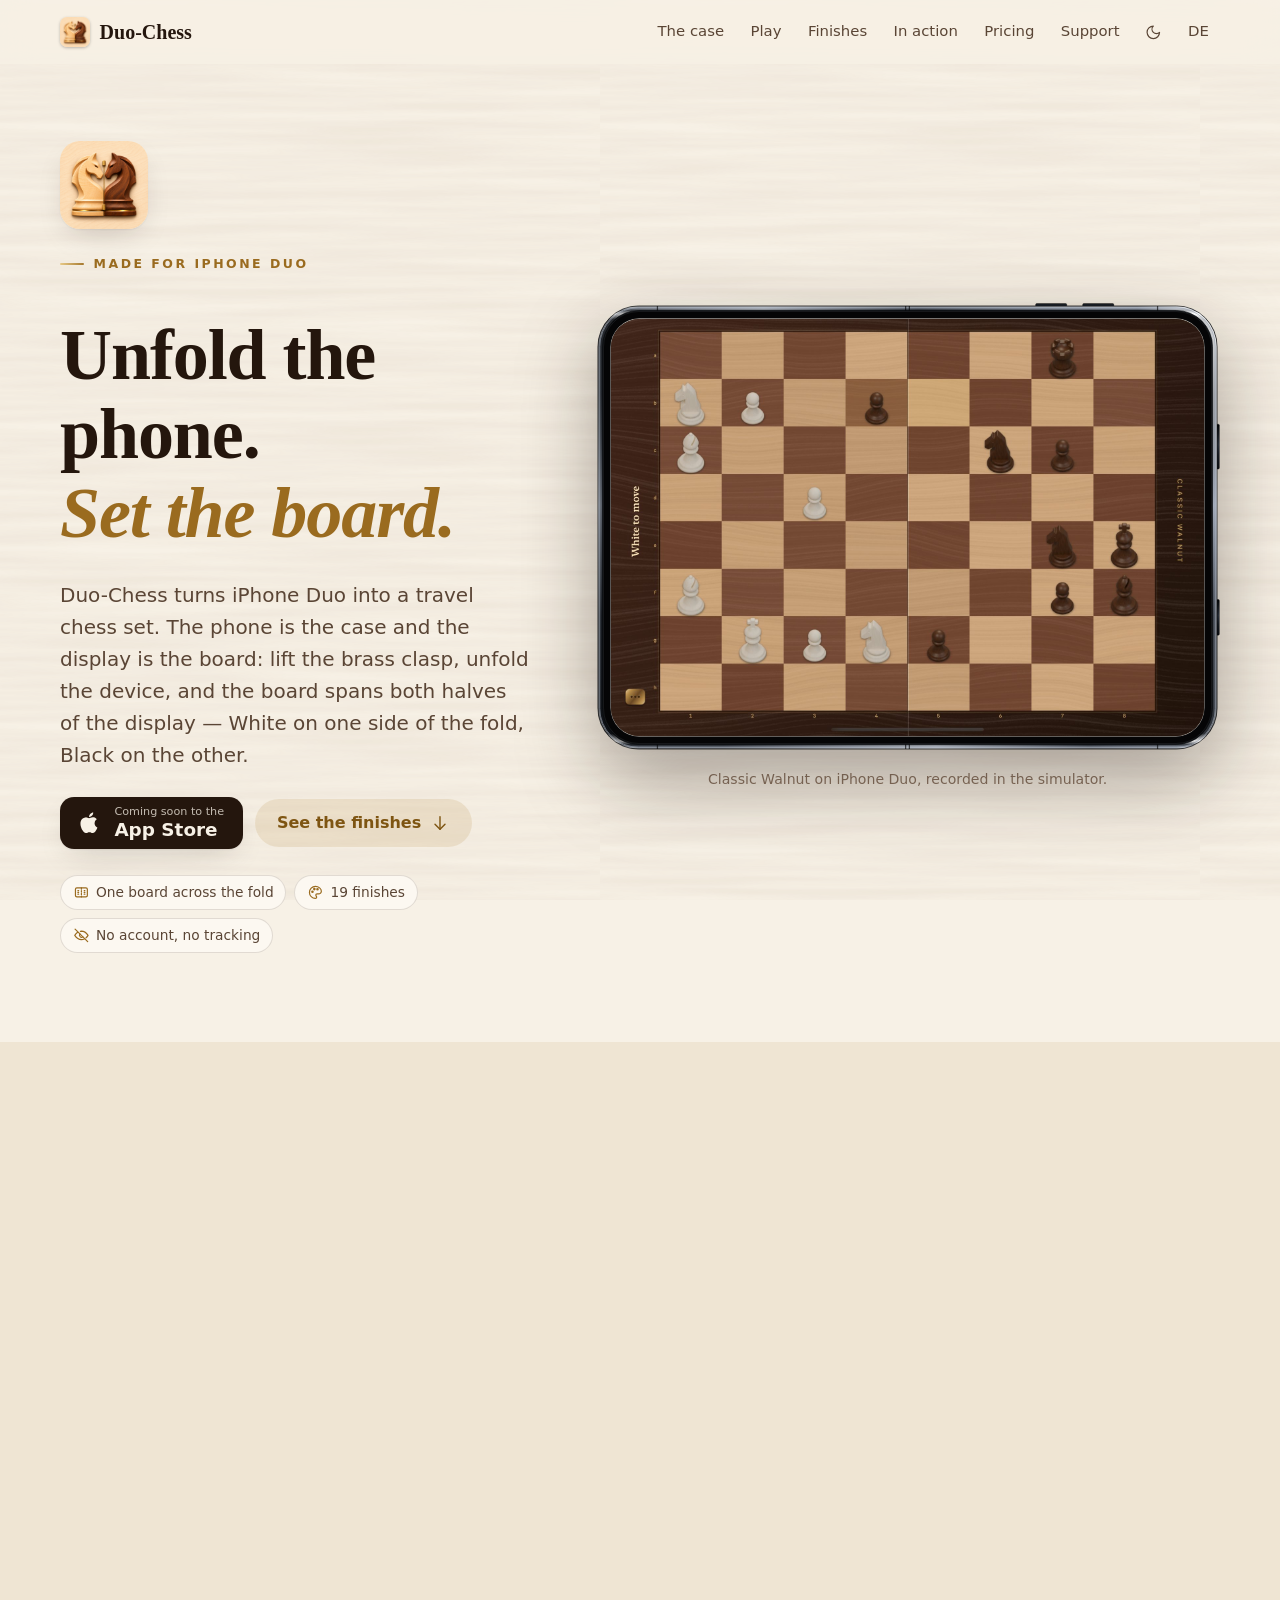
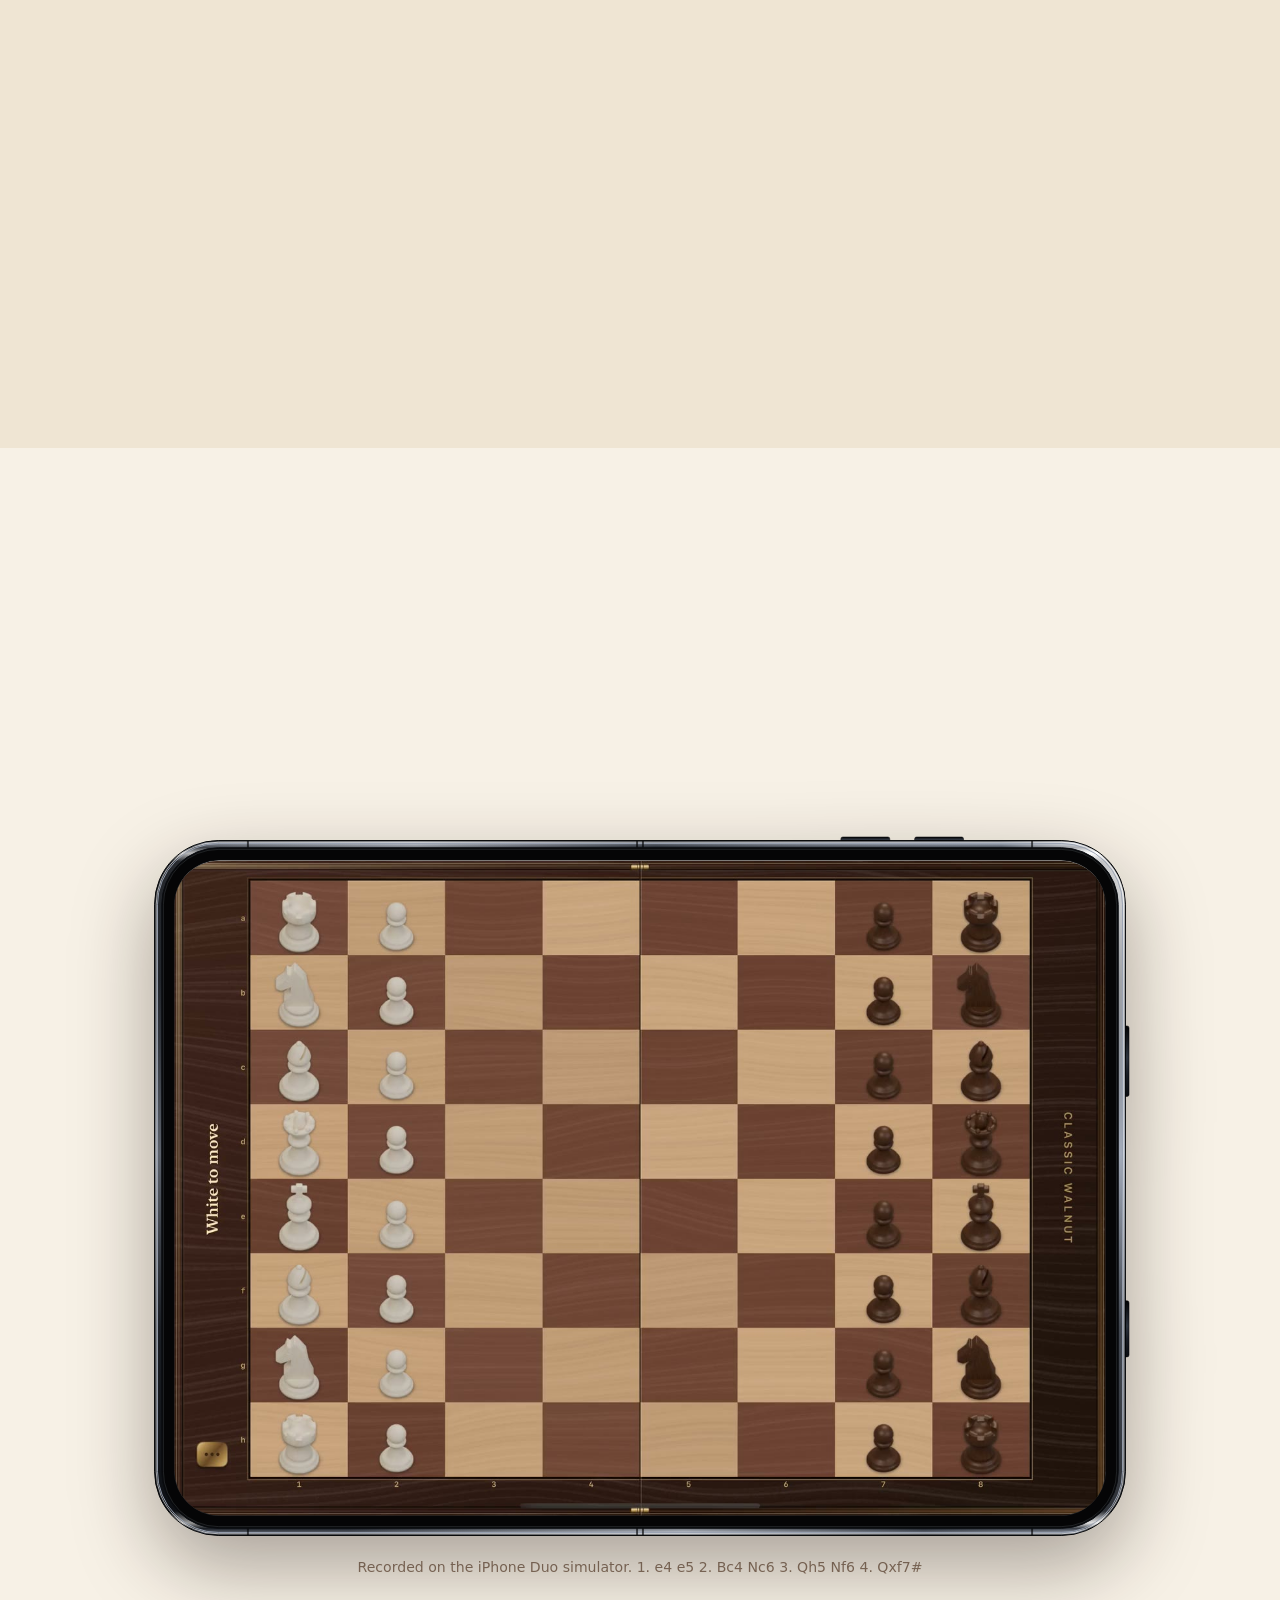
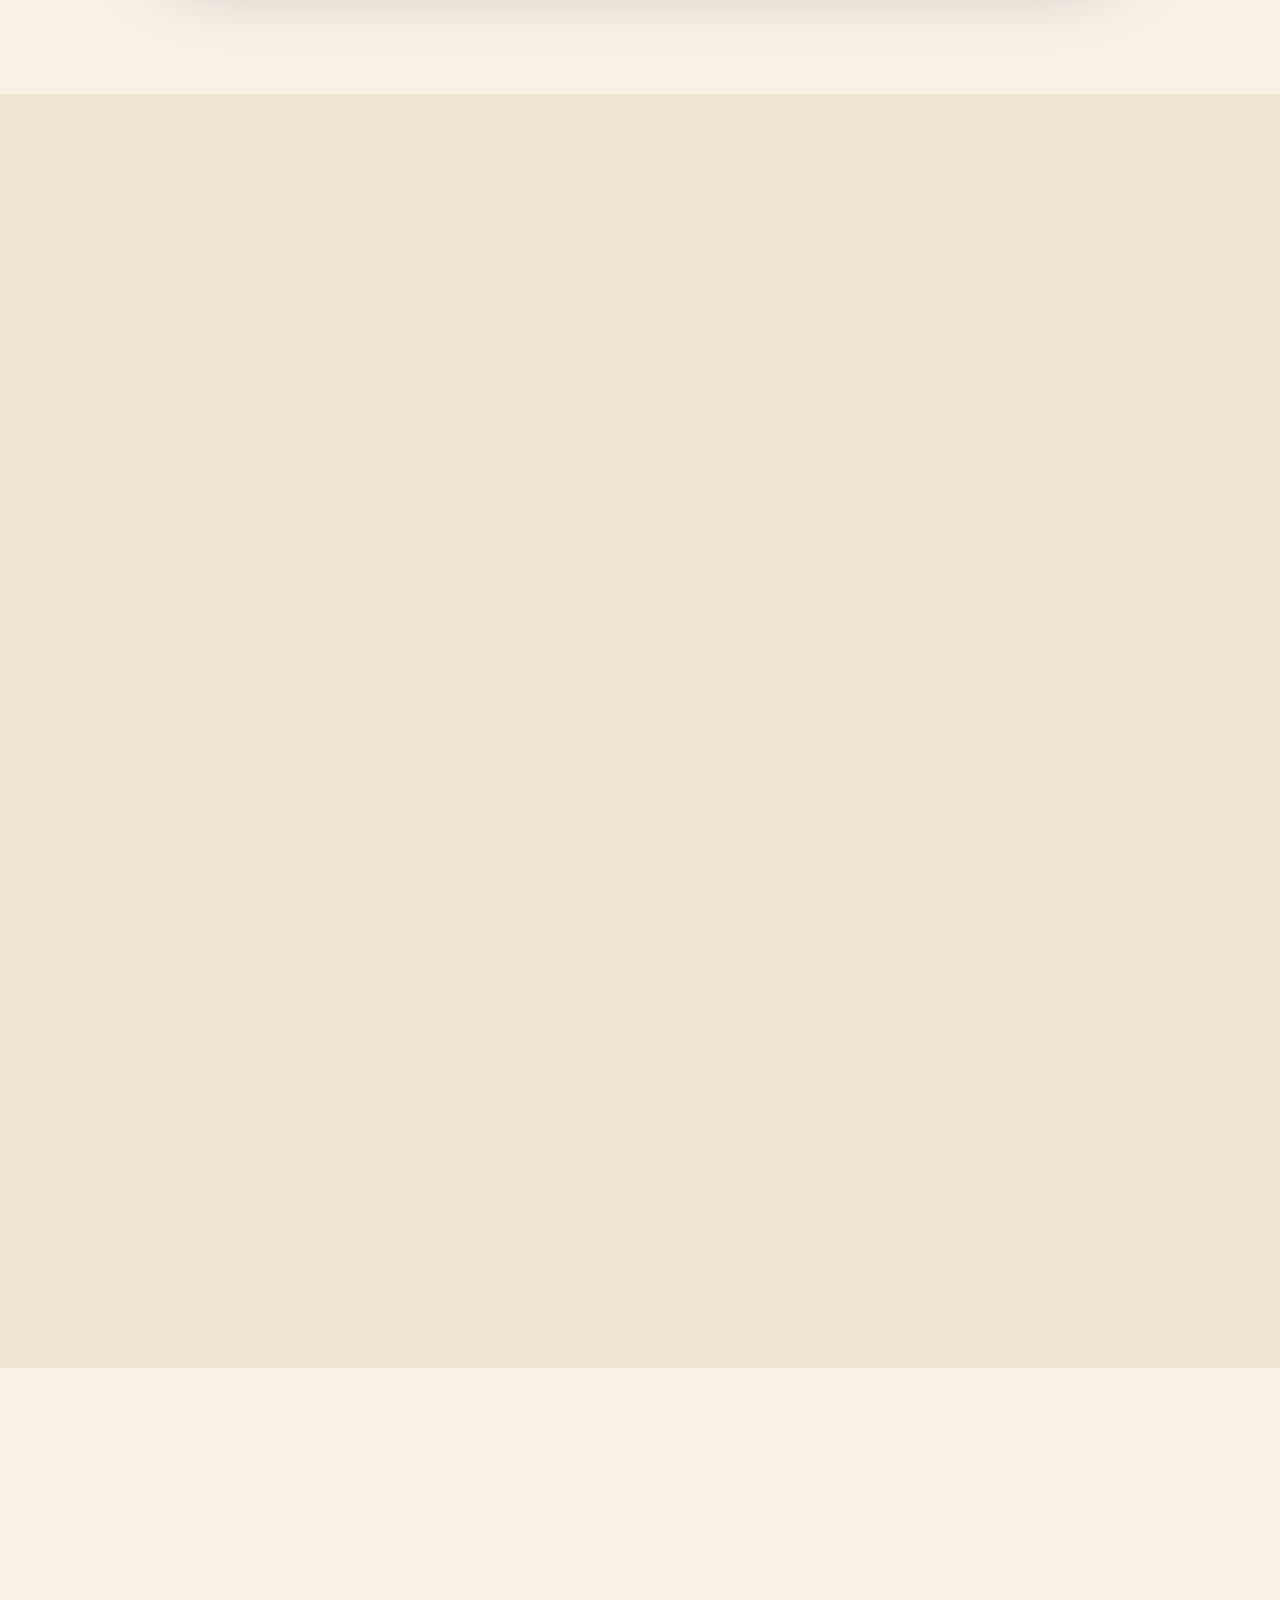
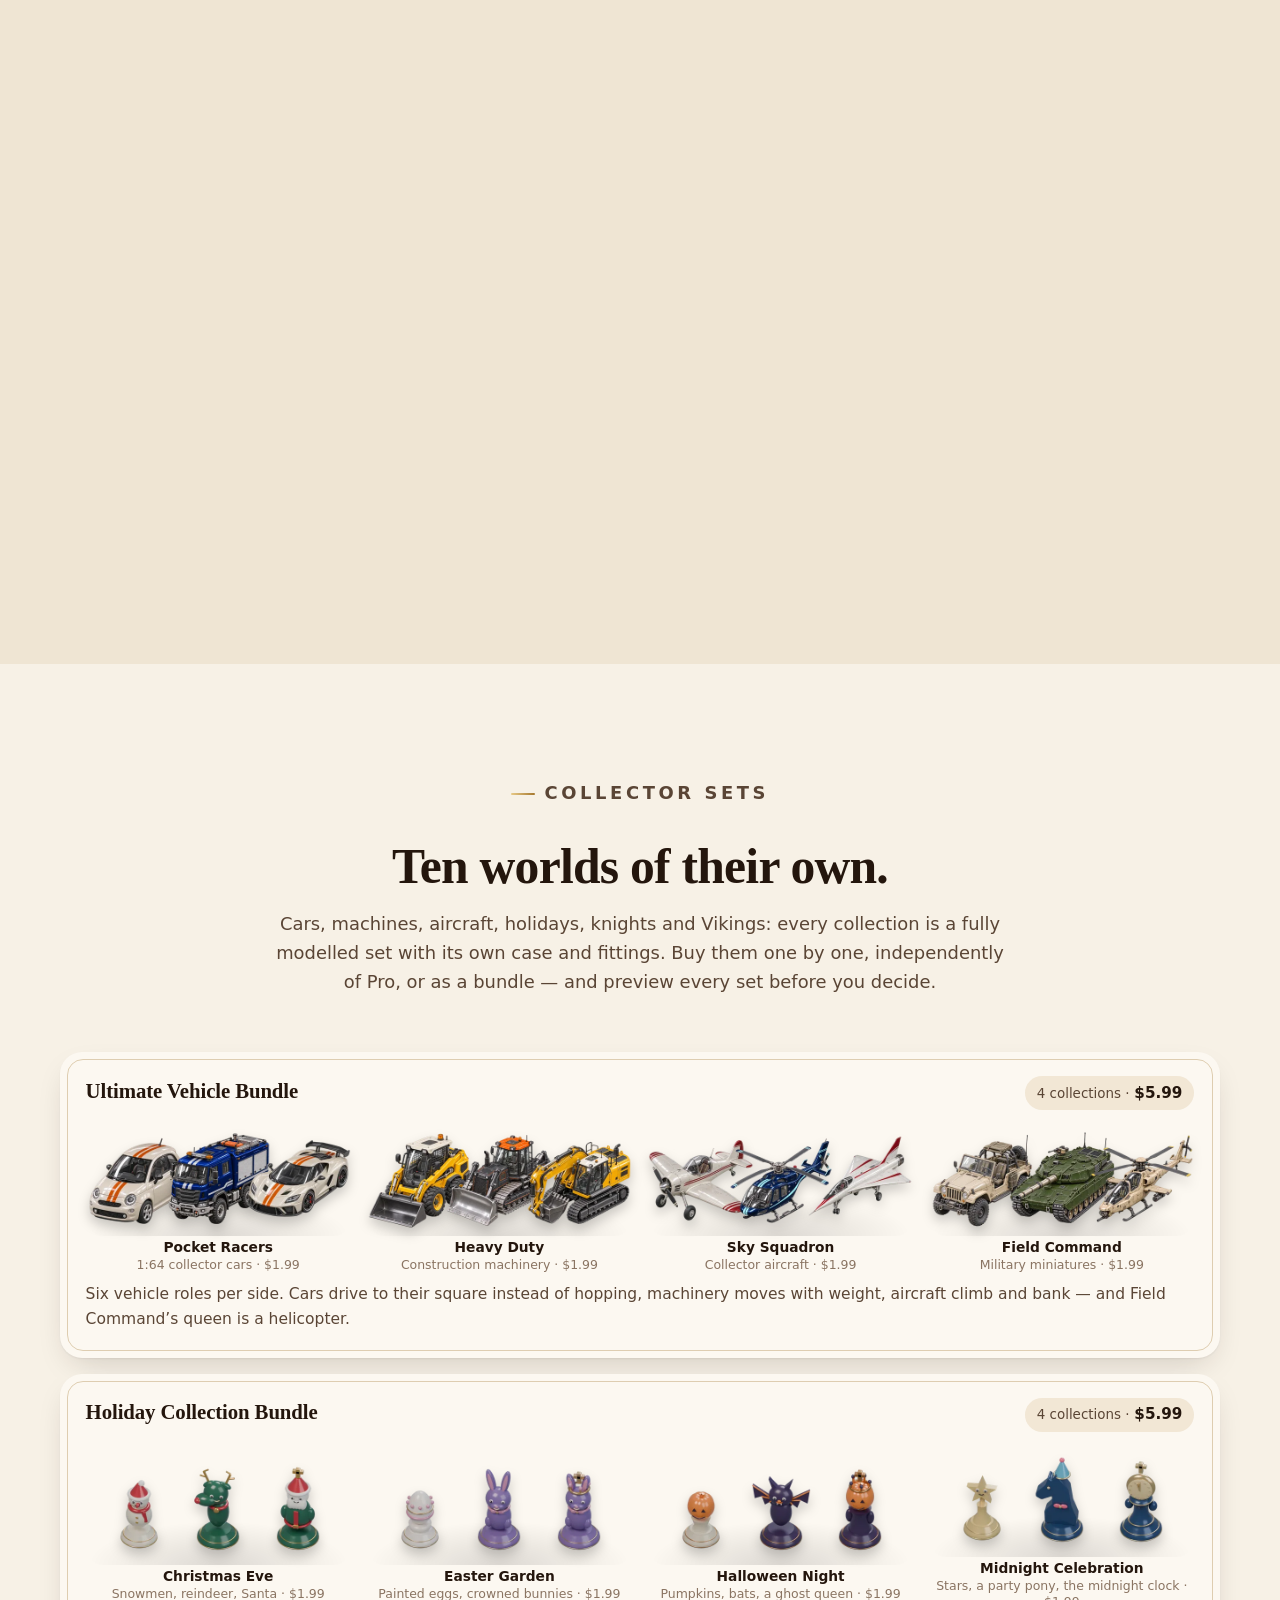
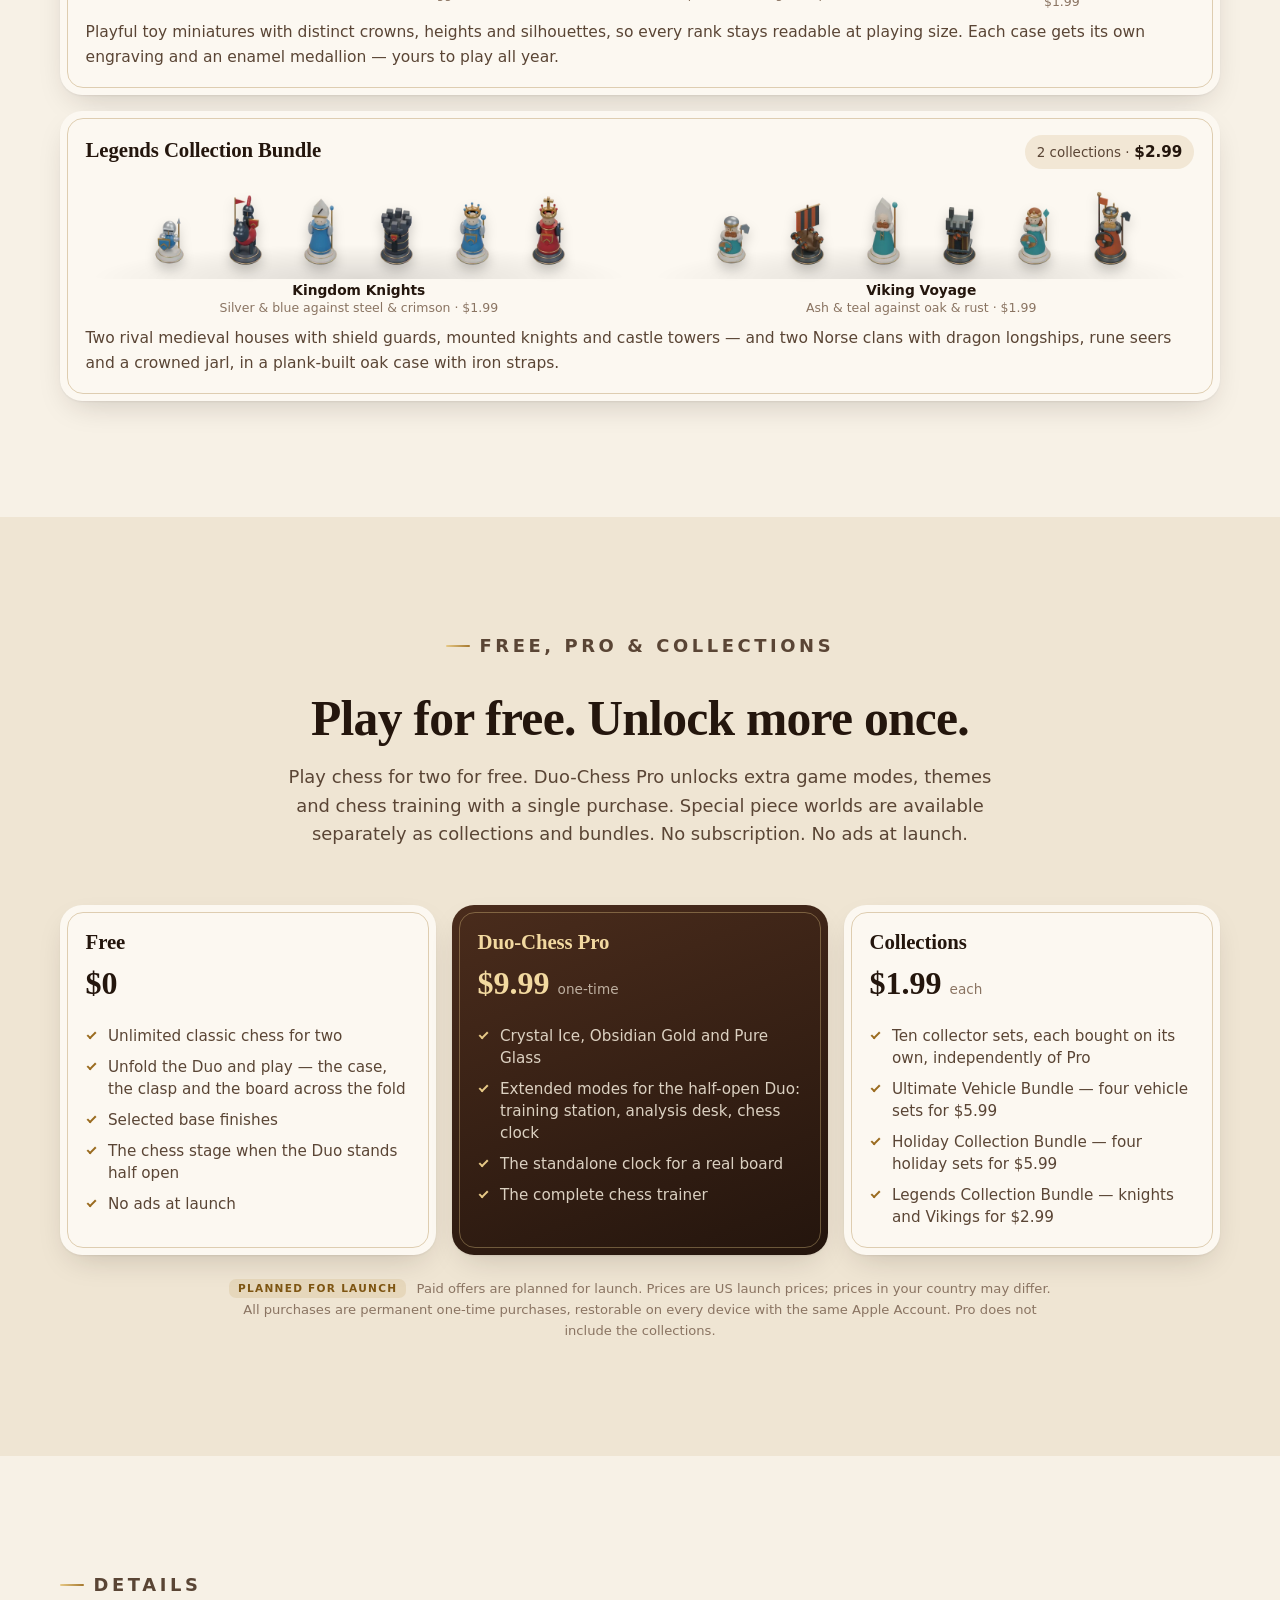
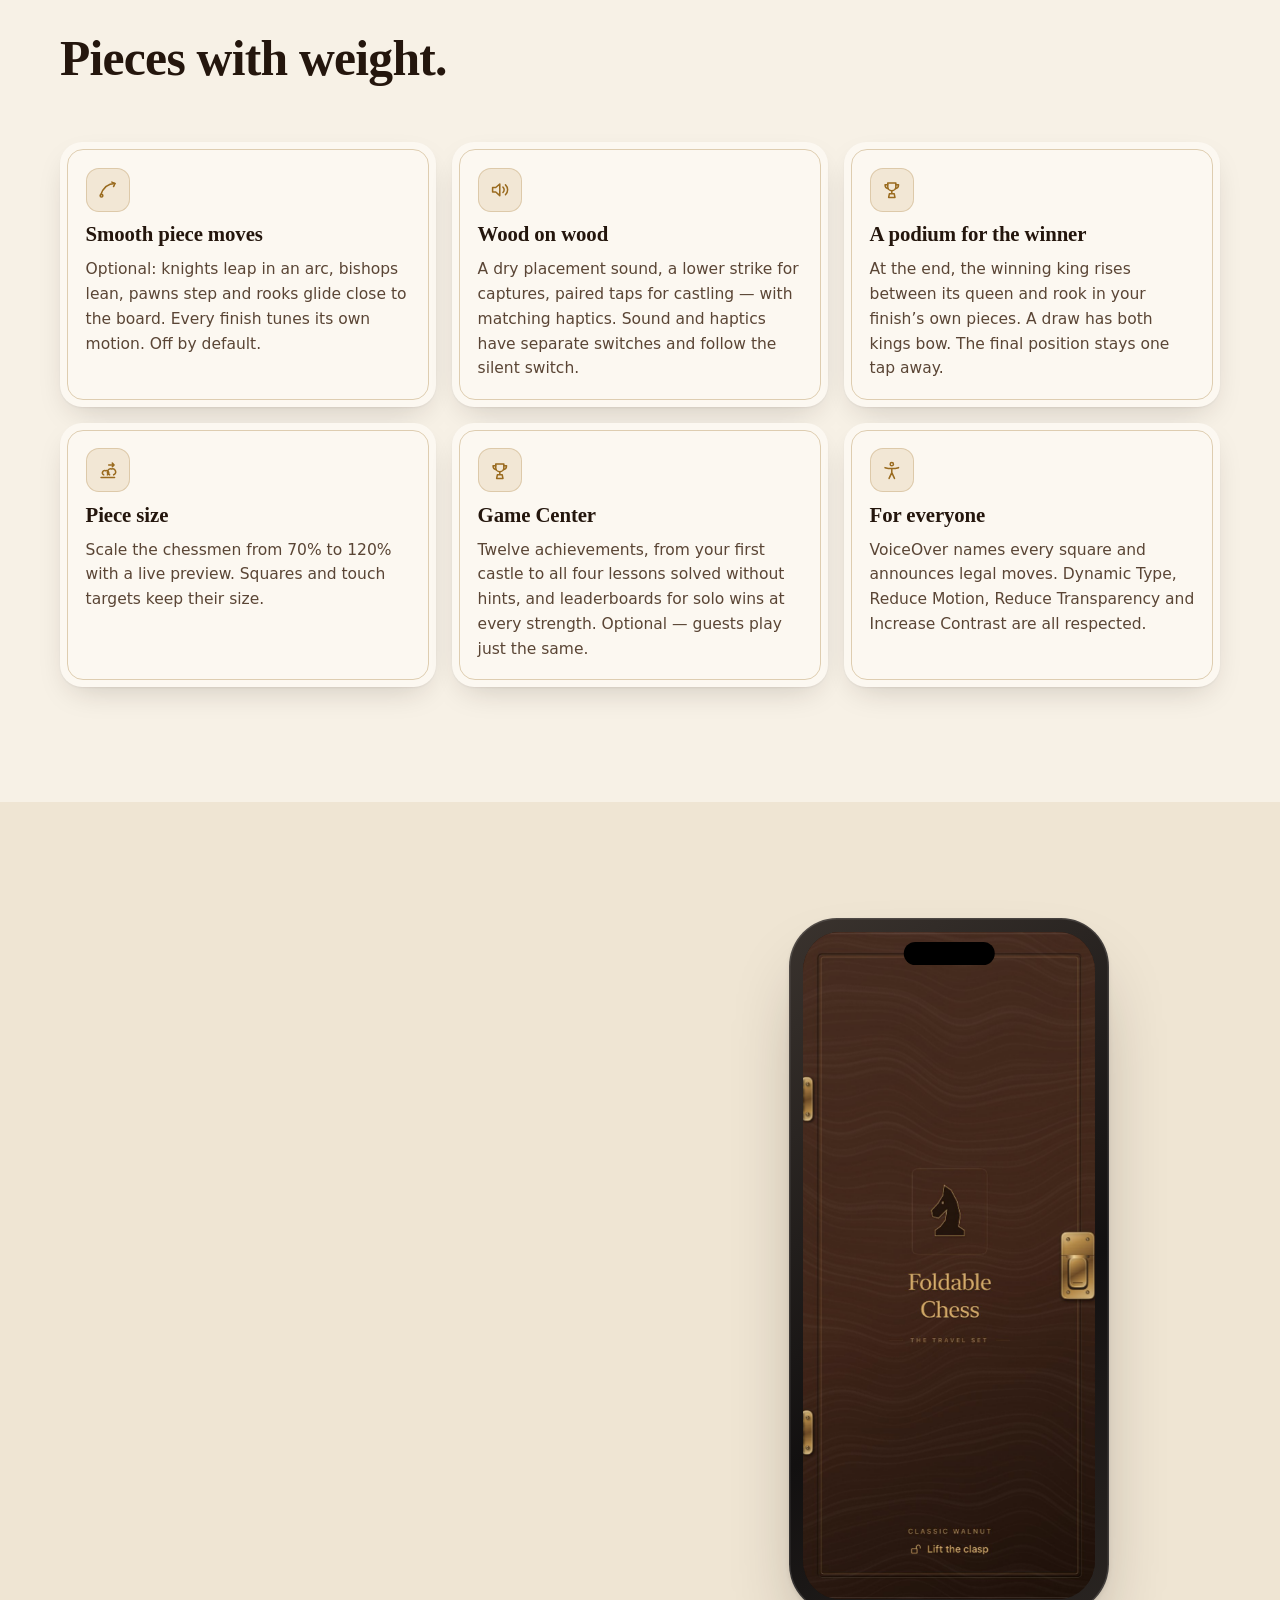
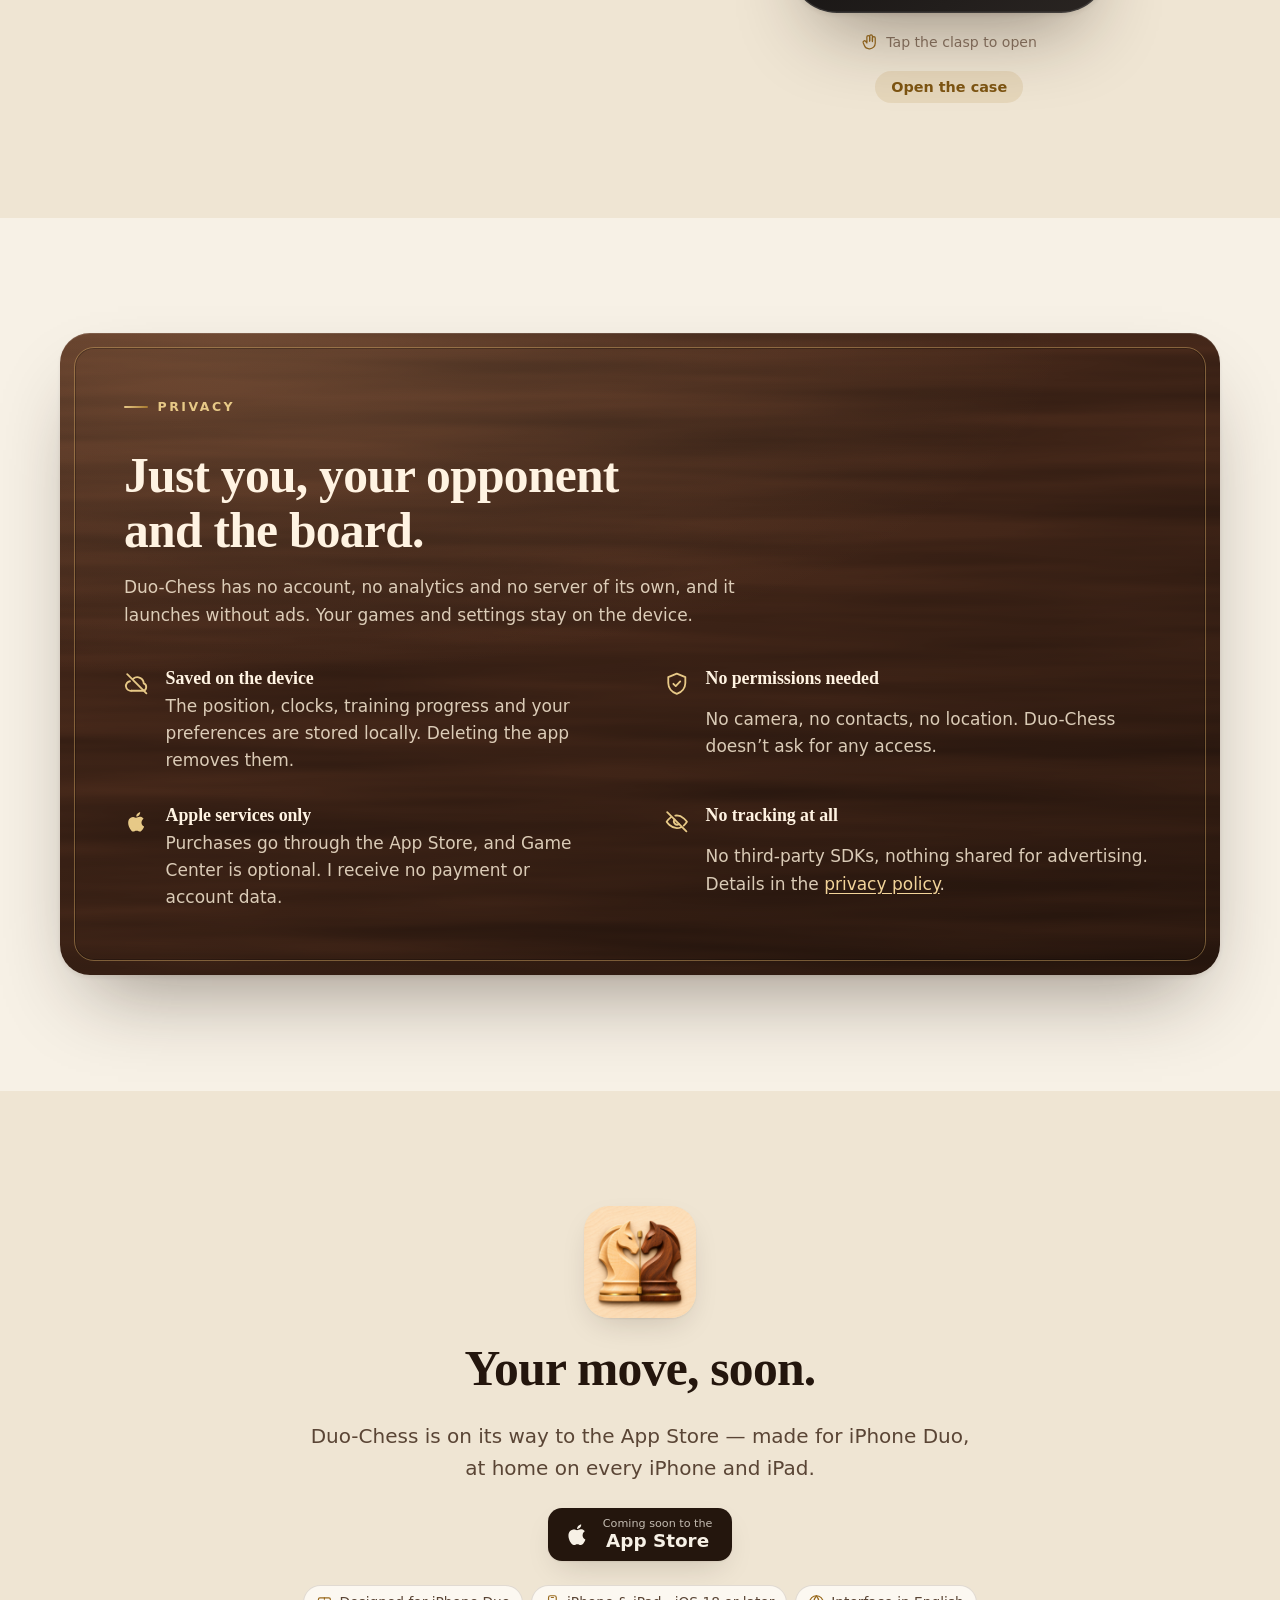
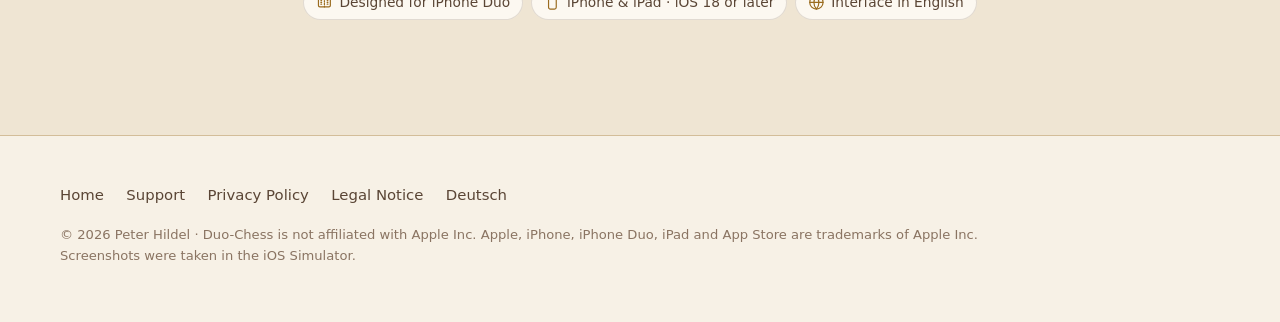
==== index.html @ 52a71f58 "Add Duo-Chess landing page in English and German Static site for the iPhone Duo travel chess app: he" ====
<!DOCTYPE html>
<html lang="en">
<head>
  <meta charset="UTF-8">
  <meta name="viewport" content="width=device-width, initial-scale=1.0">
  <title>Duo-Chess — A travel chess set for iPhone Duo</title>
  <meta name="description" content="Duo-Chess turns iPhone Duo into a travel chess set: lift the clasp, unfold the phone, and the board spans both halves of the display. Two players, solo practice, clock duel, analysis and training. Free for two players; Pro and collector sets as one-time purchases. No account, no tracking.">
  <link rel="alternate" hreflang="en" href="index.html">
  <link rel="alternate" hreflang="de" href="index-de.html">
  <link rel="alternate" hreflang="x-default" href="index.html">
  <meta name="theme-color" content="#F7F1E6" media="(prefers-color-scheme: light)">
  <meta name="theme-color" content="#170F0A" media="(prefers-color-scheme: dark)">
  <meta property="og:type" content="website">
  <meta property="og:title" content="Duo-Chess — A travel chess set for iPhone Duo">
  <meta property="og:description" content="Unfold your iPhone Duo and the chess case opens with it. The board spans both halves of the display.">
  <meta property="og:image" content="assets/img/og-image.jpg">
  <meta property="og:locale" content="en">
  <meta property="og:locale:alternate" content="de">
  <meta name="twitter:card" content="summary_large_image">
  <link rel="icon" href="assets/favicon-64.png" sizes="64x64" type="image/png">
  <link rel="icon" href="assets/favicon-32.png" sizes="32x32" type="image/png">
  <link rel="apple-touch-icon" href="assets/apple-touch-icon.png">
  <script>
    (function () {
      try {
        var saved = localStorage.getItem('theme');
        if (saved === 'dark' || (!saved && matchMedia('(prefers-color-scheme: dark)').matches))
          document.documentElement.classList.add('dark');
      } catch (e) {}
    })();
  </script>
  <link rel="stylesheet" href="assets/landing.css?v=3">
</head>
<body>
<a class="skip" href="#main">Skip to content</a>

<div id="nav-top" aria-hidden="true"></div>
<nav class="nav">
  <div class="wrap nav-inner">
    <a class="brand" href="index.html">
      <img src="assets/icon-256.png" alt="" width="30" height="30">
      <span>Duo-Chess</span>
    </a>
    <div class="nav-right">
      <a class="nav-link hide-sm" href="#fold">The case</a>
      <a class="nav-link hide-sm" href="#play">Play</a>
      <a class="nav-link hide-sm" href="#finishes">Finishes</a>
      <a class="nav-link hide-sm" href="#game">In action</a>
      <a class="nav-link hide-sm" href="#pricing">Pricing</a>
      <a class="nav-link hide-sm" href="support.html">Support</a>
      <button id="theme-toggle" class="icon-btn" type="button" aria-label="Switch between light and dark" aria-pressed="false">
        <svg class="ico" id="theme-icon" aria-hidden="true"><use href="assets/icons.svg#i-moon"/></svg>
      </button>
      <a class="nav-link" href="index-de.html" hreflang="de" lang="de">DE</a>
    </div>
  </div>
</nav>

<main id="main">

  <!-- ============================ Hero ============================ -->
  <section class="hero">
    <div class="wrap hero-grid">
      <div class="hero-copy">
        <img class="hero-icon" src="assets/icon-512.png" alt="Duo-Chess app icon: a maple and a walnut knight facing each other across a brass hinge" width="88" height="88">
        <p class="eyebrow">Made for iPhone Duo</p>
        <h1>Unfold the phone.<br><span class="accent">Set the board.</span></h1>
        <p class="lede">
          Duo-Chess turns iPhone Duo into a travel chess set. The phone is the case and the
          display is the board: lift the brass clasp, unfold the device, and the board spans
          both halves of the display — White on one side of the fold, Black on the other.
        </p>
        <div class="btn-row">
          <span class="store-badge" aria-label="Coming soon to the App Store">
            <svg class="ico" aria-hidden="true"><use href="assets/icons.svg#i-apple"/></svg>
            <span><small>Coming soon to the</small><b>App Store</b></span>
          </span>
          <a class="btn btn-secondary" href="#finishes">
            See the finishes
            <svg class="ico" aria-hidden="true"><use href="assets/icons.svg#i-arrow-down"/></svg>
          </a>
        </div>
        <div class="pill-row">
          <span class="pill"><svg class="ico" aria-hidden="true"><use href="assets/icons.svg#i-hinge"/></svg> One board across the fold</span>
          <span class="pill"><svg class="ico" aria-hidden="true"><use href="assets/icons.svg#i-palette"/></svg> 19 finishes</span>
          <span class="pill"><svg class="ico" aria-hidden="true"><use href="assets/icons.svg#i-eye-off"/></svg> No account, no tracking</span>
        </div>
      </div>

      <figure class="hero-figure">
        <div class="duo">
          <div class="screen">
            <img src="assets/img/duo-walnut.jpg" alt="Duo-Chess on the unfolded iPhone Duo: a Classic Walnut board in walnut and maple spans the whole inner display, with maple pieces on the left, walnut pieces on the right and “White to move” engraved in the rail." width="1800" height="1266">
          </div>
        </div>
        <figcaption>Classic Walnut on iPhone Duo, recorded in the simulator.</figcaption>
      </figure>
    </div>
  </section>

  <!-- ============================ The case ============================ -->
  <section class="block tinted" id="fold">
    <div class="wrap split wide-right">
      <div class="reveal">
        <div class="section-head">
          <p class="eyebrow">The case</p>
          <h2>The phone is the case. The display is the board.</h2>
          <p>
            No start screen, no menus to wade through. Duo-Chess opens as a closed chess case
            in the finish you chose. Unfold the iPhone Duo and you look straight at the board.
          </p>
        </div>
        <ul class="feature-list">
          <li>
            <span class="badge"><svg class="ico" aria-hidden="true"><use href="assets/icons.svg#i-lock"/></svg></span>
            <h3>Lift the clasp, then unfold</h3>
            <p>The clasp lifts around its pin with a soft mechanical tap. Released, the case waits for you to open the phone — the real hinge does the rest.</p>
          </li>
          <li>
            <span class="badge"><svg class="ico" aria-hidden="true"><use href="assets/icons.svg#i-hinge"/></svg></span>
            <h3>The fold runs between the players</h3>
            <p>Ranks follow the long side, so you sit at opposite ends. The two halves of the board meet exactly at the fold, between the fourth and fifth rank.</p>
          </li>
          <li>
            <span class="badge"><svg class="ico" aria-hidden="true"><use href="assets/icons.svg#i-fold"/></svg></span>
            <h3>Fold it shut, mid-game</h3>
            <p>Closing the phone locks the lid again and hides every control. The position, the clocks and even an unfinished promotion are waiting when you open it.</p>
          </li>
        </ul>
      </div>
      <figure class="reveal" style="margin:0">
        <div class="duo">
          <div class="screen">
            <img src="assets/img/duo-tournament.jpg" alt="A game in progress on the Tournament Green finish: ivory and sage squares across both halves of the iPhone Duo display." width="1800" height="1266" loading="lazy">
            <span class="fold-mark" aria-hidden="true"><span>The fold</span></span>
            <span class="side-tag l" aria-hidden="true">White’s half</span>
            <span class="side-tag r" aria-hidden="true">Black’s half</span>
          </div>
        </div>
        <p class="fig-note" style="margin-top:1rem">Tournament Green. The dashed line marks the Duo’s hinge.</p>
      </figure>
    </div>
  </section>

  <!-- ============================ In action ============================ -->
  <section class="block" id="game">
    <div class="wrap">
      <div class="section-head center reveal">
        <p class="eyebrow">In action</p>
        <h2>A whole game in thirty seconds.</h2>
        <p>Scholar’s mate on Classic Walnut with smooth piece moves switched on: legal squares appear as studs, the knight leaps, the queen strikes on f7 — and the winning king takes the podium.</p>
      </div>
      <figure class="reveal game-figure">
        <div class="duo">
          <div class="screen">
            <video src="assets/img/duo-game.mp4" poster="assets/img/duo-game-poster.jpg" autoplay muted loop playsinline preload="metadata" width="1440" height="1012"
                   aria-label="Recording on iPhone Duo: a two-player game on Classic Walnut. After 1. e4 e5 2. Bc4 Nc6 3. Qh5 Nf6 4. Qxf7 checkmate, a card reading “White wins” shows the white king rising on a podium between queen and rook."></video>
          </div>
        </div>
        <figcaption class="fig-note">Recorded on the iPhone Duo simulator. 1. e4 e5 2. Bc4 Nc6 3. Qh5 Nf6 4. Qxf7#</figcaption>
      </figure>
    </div>
  </section>

  <!-- ============================ Play ============================ -->
  <section class="block tinted" id="play">
    <div class="wrap split flip">
      <div class="reveal">
        <div class="section-head">
          <p class="eyebrow">Five ways to play</p>
          <h2>Across the table, or on your own.</h2>
          <p>
            New game opens five mode cards. Pick one and only the choices that matter appear —
            then the board is set. Classic chess for two is free, with no limits.
          </p>
        </div>
        <ul class="modes">
          <li class="mode">
            <svg class="ico" aria-hidden="true"><use href="assets/icons.svg#i-people"/></svg>
            <h3>Two players</h3>
            <p>Share the board across the table. Repetitions and the fifty-move rule are adjudicated for you.</p>
          </li>
          <li class="mode">
            <svg class="ico" aria-hidden="true"><use href="assets/icons.svg#i-user"/></svg>
            <h3>Solo practice</h3>
            <p>Choose your side and how far the computer looks ahead.</p>
            <div class="chips"><span class="chip">Relaxed</span><span class="chip">Considered</span><span class="chip">Sharp</span></div>
          </li>
          <li class="mode">
            <svg class="ico" aria-hidden="true"><use href="assets/icons.svg#i-clock"/></svg>
            <h3>Clock duel</h3>
            <p>A clock engraved at each end, facing its player. Moving switches the clocks and adds the increment.</p>
            <div class="chips"><span class="chip">3 + 2</span><span class="chip">5 minutes</span><span class="chip">10 + 5</span></div>
          </li>
          <li class="mode">
            <svg class="ico" aria-hidden="true"><use href="assets/icons.svg#i-branch"/></svg>
            <h3>Analysis board</h3>
            <p>Explore variations with undo and redo. A different move starts a new line.</p>
          </li>
          <li class="mode">
            <svg class="ico" aria-hidden="true"><use href="assets/icons.svg#i-bulb"/></svg>
            <h3>Training <span class="pro-tag">Pro</span></h3>
            <p>Four mating patterns with optional hints. A move that misses the mate gently resets the position; solved lessons are remembered. The complete trainer is part of Pro.</p>
            <div class="chips"><span class="chip">The back rank</span><span class="chip">King and queen</span><span class="chip">The knight’s net</span><span class="chip">The bishop’s net</span></div>
          </li>
        </ul>
      </div>
      <div class="reveal" style="display:grid;justify-items:center">
        <div class="phone">
          <div class="screen">
            <img src="assets/img/phone-modes.jpg" alt="The “Set the board” sheet in Duo-Chess: cards for Two players, Solo practice, Clock duel, Analysis board and Training on ivory paper." width="900" height="1957" loading="lazy">
            <span class="island" aria-hidden="true"></span>
          </div>
        </div>
      </div>
    </div>
  </section>

  <!-- ============================ Finishes ============================ -->
  <section class="block" id="finishes">
    <div class="wrap">
      <div class="section-head center reveal">
        <p class="eyebrow">Standard finishes</p>
        <h2>Every board brings its own case.</h2>
        <p>
          Each finish has its own board, chessmen, case and clasp. Selected base finishes come
          free; Crystal Ice, Obsidian Gold and Pure Glass are part of Duo-Chess Pro. Switch any
          time — the game stays exactly where it was. Try them here on the Duo.
        </p>
      </div>
      <div class="finish-stage reveal" data-finishes>
        <div class="duo">
          <div class="screen">
            <img class="on" data-key="walnut" src="assets/img/duo-walnut.jpg" alt="The Classic Walnut board on iPhone Duo." width="1800" height="1266" loading="lazy">
          </div>
        </div>
        <div class="finish-meta" aria-live="polite">
          <div><b data-finish-name>Classic Walnut</b><span class="pro-tag" data-finish-pro hidden>Pro</span> <span data-finish-sub>American walnut · warm maple</span></div>
          <small data-finish-metal>Aged brass · traditional latch</small>
        </div>
        <div class="finish-picker" role="group" aria-label="Choose a finish">
          <button class="finish-btn" type="button" aria-pressed="true" data-finish="walnut" data-src="assets/img/duo-walnut.jpg"
                  data-name="Classic Walnut" data-sub="American walnut · warm maple" data-metal="Aged brass · traditional latch"
                  data-alt="The Classic Walnut board on iPhone Duo.">
            <span class="sq" style="--l:#CCA378;--d:#734731;--r:#42261A"><i></i></span>Classic Walnut</button>
          <button class="finish-btn" type="button" aria-pressed="false" data-finish="tournament" data-src="assets/img/duo-tournament.jpg"
                  data-name="Tournament Green" data-sub="Flat Staunton · sage & ivory" data-metal="Satin brass · field clasp"
                  data-alt="The Tournament Green board on iPhone Duo: flat Staunton pieces on ivory and sage squares.">
            <span class="sq" style="--l:#EEEED2;--d:#769656;--r:#283D32"><i></i></span>Tournament</button>
          <button class="finish-btn" type="button" aria-pressed="false" data-finish="ocean" data-src="assets/img/duo-ocean.jpg"
                  data-name="Ocean Blue" data-sub="Flowing outlines · blue & mist" data-metal="Brushed nickel · marine toggle"
                  data-alt="The Ocean Blue board on iPhone Duo: flowing outline pieces on mist and deep blue squares.">
            <span class="sq" style="--l:#DCE8EF;--d:#527A9B;--r:#20384D"><i></i></span>Ocean Blue</button>
          <button class="finish-btn" type="button" aria-pressed="false" data-finish="graphite" data-src="assets/img/duo-graphite.jpg"
                  data-name="Graphite" data-sub="Geometric pieces · slate & silver" data-metal="Gunmetal · precision latch"
                  data-alt="The Graphite board on iPhone Duo: angular pieces on silver and slate squares.">
            <span class="sq" style="--l:#DADDE1;--d:#717985;--r:#2C313A"><i></i></span>Graphite</button>
          <button class="finish-btn" type="button" aria-pressed="false" data-finish="lavender" data-src="assets/img/duo-lavender.jpg"
                  data-name="Lavender" data-sub="Rounded pieces · violet & lilac" data-metal="Rose gold · rounded clasp"
                  data-alt="The Lavender board on iPhone Duo: soft rounded pieces on lilac and violet squares.">
            <span class="sq" style="--l:#EBE3F2;--d:#9580AF;--r:#3F324F"><i></i></span>Lavender</button>
          <button class="finish-btn is-pro" data-pro="1" type="button" aria-pressed="false" data-finish="crystal" data-src="assets/img/duo-crystal.jpg"
                  data-name="Crystal Ice" data-sub="Clear crystal · glacier blue · frosted glass" data-metal="Platinum · faceted clasp"
                  data-alt="The Crystal Ice board on iPhone Duo: clear and cyan glass pieces on a frosted blue board with fine fractures.">
            <span class="sq" style="--l:#B5DFE8;--d:#23738B;--r:#103A50"><i></i></span>Crystal Ice</button>
          <button class="finish-btn is-pro" data-pro="1" type="button" aria-pressed="false" data-finish="obsidian" data-src="assets/img/duo-obsidian.jpg"
                  data-name="Obsidian Gold" data-sub="Sculpted gold · black titanium · marble" data-metal="Champagne gold · monolithic latch"
                  data-alt="The Obsidian Gold board on iPhone Duo: gold and black titanium architectural pieces on charcoal marble.">
            <span class="sq" style="--l:#5B5C60;--d:#292B30;--r:#232329"><i></i></span>Obsidian Gold</button>
          <button class="finish-btn is-pro" data-pro="1" type="button" aria-pressed="false" data-finish="glass" data-src="assets/img/duo-glass.jpg"
                  data-name="Pure Glass" data-sub="Clear & smoked glass · satin-etched squares" data-metal="Polished silver · capsule clasp"
                  data-alt="The Pure Glass board on iPhone Duo: clear and smoked glass pieces on clear and satin-etched squares.">
            <span class="sq" style="--l:#ADB4BF;--d:#505C70;--r:#303949"><i></i></span>Pure Glass</button>
        </div>
      </div>
    </div>
  </section>

  <!-- ============================ Tabletop ============================ -->
  <section class="block tinted" id="tabletop">
    <div class="wrap split wide-right">
      <div class="reveal">
        <div class="section-head">
          <p class="eyebrow">Half open</p>
          <h2>Fold it like a laptop. The top half becomes a desk.</h2>
          <p>
            Stand the Duo half open on the table and the board lies flat on the lower half. The upper
            half turns into a desk that follows the game — and goes away again when you unfold fully.
          </p>
        </div>
        <ul class="feature-list">
          <li>
            <span class="badge"><svg class="ico" aria-hidden="true"><use href="assets/icons.svg#i-knight"/></svg></span>
            <h3>Chess stage</h3>
            <p>The position in 3D, whose turn it is, the last move, captured pieces and the computer’s strength in solo play. Free for every game.</p>
          </li>
          <li>
            <span class="badge"><svg class="ico" aria-hidden="true"><use href="assets/icons.svg#i-bulb"/></svg></span>
            <h3>Training station <span class="pro-tag">Pro</span></h3>
            <p>The full trainer: objective, optional hint, saved progress and an explanation once the mate is found.</p>
          </li>
          <li>
            <span class="badge"><svg class="ico" aria-hidden="true"><use href="assets/icons.svg#i-branch"/></svg></span>
            <h3>Analysis desk <span class="pro-tag">Pro</span></h3>
            <p>A scoresheet of the whole line. Tap any move to jump back to it.</p>
          </li>
          <li>
            <span class="badge"><svg class="ico" aria-hidden="true"><use href="assets/icons.svg#i-clock"/></svg></span>
            <h3>Chess clock <span class="pro-tag">Pro</span></h3>
            <p>Large digital match clocks — and a standalone clock for a real board on the table.</p>
          </li>
        </ul>
      </div>
      <figure class="reveal tabletop-figure">
        <div class="tt" role="img" aria-label="Tabletop view on Viking Voyage: the upper half shows the chess stage with the position in 3D and “Black to move · Last move e4”, the lower half shows the flat board.">
          <div class="tt-half tt-top"></div>
          <div class="tt-half tt-bottom"></div>
        </div>
        <img class="desks" src="assets/img/desks.jpg" alt="The four desks: Chess stage, Training station (Pro) with “The back rank”, Analysis desk (Pro) with a scoresheet, and Chess clock (Pro) with two 3:00 clocks." width="1488" height="920" loading="lazy">
        <figcaption class="fig-note">Tabletop view on Viking Voyage and the four desks, rendered for review.</figcaption>
      </figure>
    </div>
  </section>

  <!-- ============================ Collections ============================ -->
  <section class="block" id="collections">
    <div class="wrap">
      <div class="section-head center reveal">
        <p class="eyebrow">Collector sets</p>
        <h2>Ten worlds of their own.</h2>
        <p>
          Cars, machines, aircraft, holidays, knights and Vikings: every collection is a fully modelled
          set with its own case and fittings. Buy them one by one, independently of Pro, or as a bundle —
          and preview every set before you decide.
        </p>
      </div>
      <div class="collections">
        <article class="collection wide reveal">
          <header><h3>Ultimate Vehicle Bundle</h3><span class="price-pill">4 collections · <b>$5.99</b></span></header>
          <div class="holiday-grid">
            <figure><div class="lineup vehicles">
                <img src="assets/pieces/racers-white-pawn.webp" alt="" width="240" height="240" loading="lazy">
                <img src="assets/pieces/racers-black-rook.webp" alt="" width="240" height="240" loading="lazy">
                <img src="assets/pieces/racers-white-queen.webp" alt="" width="240" height="240" loading="lazy">
              </div><figcaption>Pocket Racers<small>1:64 collector cars · $1.99</small></figcaption></figure>
            <figure><div class="lineup vehicles">
                <img src="assets/pieces/heavyDuty-white-pawn.webp" alt="" width="240" height="240" loading="lazy">
                <img src="assets/pieces/heavyDuty-black-rook.webp" alt="" width="240" height="240" loading="lazy">
                <img src="assets/pieces/heavyDuty-white-queen.webp" alt="" width="240" height="240" loading="lazy">
              </div><figcaption>Heavy Duty<small>Construction machinery · $1.99</small></figcaption></figure>
            <figure><div class="lineup vehicles">
                <img src="assets/pieces/skySquadron-white-pawn.webp" alt="" width="240" height="240" loading="lazy">
                <img src="assets/pieces/skySquadron-black-knight.webp" alt="" width="240" height="240" loading="lazy">
                <img src="assets/pieces/skySquadron-white-queen.webp" alt="" width="240" height="240" loading="lazy">
              </div><figcaption>Sky Squadron<small>Collector aircraft · $1.99</small></figcaption></figure>
            <figure><div class="lineup vehicles">
                <img src="assets/pieces/fieldCommand-white-pawn.webp" alt="" width="240" height="240" loading="lazy">
                <img src="assets/pieces/fieldCommand-black-rook.webp" alt="" width="240" height="240" loading="lazy">
                <img src="assets/pieces/fieldCommand-white-queen.webp" alt="" width="240" height="240" loading="lazy">
              </div><figcaption>Field Command<small>Military miniatures · $1.99</small></figcaption></figure>
          </div>
          <p>Six vehicle roles per side. Cars drive to their square instead of hopping, machinery moves with weight, aircraft climb and bank — and Field Command’s queen is a helicopter.</p>
        </article>

        <article class="collection wide reveal">
          <header><h3>Holiday Collection Bundle</h3><span class="price-pill">4 collections · <b>$5.99</b></span></header>
          <div class="holiday-grid">
            <figure><div class="lineup">
                <img src="assets/pieces/christmas-white-pawn.webp" alt="" width="240" height="240" loading="lazy">
                <img src="assets/pieces/christmas-black-knight.webp" alt="" width="240" height="240" loading="lazy">
                <img src="assets/pieces/christmas-black-king.webp" alt="" width="240" height="240" loading="lazy">
              </div><figcaption>Christmas Eve<small>Snowmen, reindeer, Santa · $1.99</small></figcaption></figure>
            <figure><div class="lineup">
                <img src="assets/pieces/easter-white-pawn.webp" alt="" width="240" height="240" loading="lazy">
                <img src="assets/pieces/easter-black-knight.webp" alt="" width="240" height="240" loading="lazy">
                <img src="assets/pieces/easter-black-king.webp" alt="" width="240" height="240" loading="lazy">
              </div><figcaption>Easter Garden<small>Painted eggs, crowned bunnies · $1.99</small></figcaption></figure>
            <figure><div class="lineup">
                <img src="assets/pieces/halloween-white-pawn.webp" alt="" width="240" height="240" loading="lazy">
                <img src="assets/pieces/halloween-black-knight.webp" alt="" width="240" height="240" loading="lazy">
                <img src="assets/pieces/halloween-black-king.webp" alt="" width="240" height="240" loading="lazy">
              </div><figcaption>Halloween Night<small>Pumpkins, bats, a ghost queen · $1.99</small></figcaption></figure>
            <figure><div class="lineup">
                <img src="assets/pieces/newYear-white-pawn.webp" alt="" width="240" height="240" loading="lazy">
                <img src="assets/pieces/newYear-black-knight.webp" alt="" width="240" height="240" loading="lazy">
                <img src="assets/pieces/newYear-black-king.webp" alt="" width="240" height="240" loading="lazy">
              </div><figcaption>Midnight Celebration<small>Stars, a party pony, the midnight clock · $1.99</small></figcaption></figure>
          </div>
          <p>Playful toy miniatures with distinct crowns, heights and silhouettes, so every rank stays readable at playing size. Each case gets its own engraving and an enamel medallion — yours to play all year.</p>
        </article>

        <article class="collection wide reveal">
          <header><h3>Legends Collection Bundle</h3><span class="price-pill">2 collections · <b>$2.99</b></span></header>
          <div class="holiday-grid legends">
            <figure><div class="lineup">
                <img src="assets/pieces/kingdom-white-pawn.webp" alt="" width="240" height="240" loading="lazy">
                <img src="assets/pieces/kingdom-black-knight.webp" alt="" width="240" height="240" loading="lazy">
                <img src="assets/pieces/kingdom-white-bishop.webp" alt="" width="240" height="240" loading="lazy">
                <img src="assets/pieces/kingdom-black-rook.webp" alt="" width="240" height="240" loading="lazy">
                <img src="assets/pieces/kingdom-white-queen.webp" alt="" width="240" height="240" loading="lazy">
                <img src="assets/pieces/kingdom-black-king.webp" alt="" width="240" height="240" loading="lazy">
              </div><figcaption>Kingdom Knights<small>Silver &amp; blue against steel &amp; crimson · $1.99</small></figcaption></figure>
            <figure><div class="lineup">
                <img src="assets/pieces/vikings-white-pawn.webp" alt="" width="240" height="240" loading="lazy">
                <img src="assets/pieces/vikings-black-knight.webp" alt="" width="240" height="240" loading="lazy">
                <img src="assets/pieces/vikings-white-bishop.webp" alt="" width="240" height="240" loading="lazy">
                <img src="assets/pieces/vikings-black-rook.webp" alt="" width="240" height="240" loading="lazy">
                <img src="assets/pieces/vikings-white-queen.webp" alt="" width="240" height="240" loading="lazy">
                <img src="assets/pieces/vikings-black-king.webp" alt="" width="240" height="240" loading="lazy">
              </div><figcaption>Viking Voyage<small>Ash &amp; teal against oak &amp; rust · $1.99</small></figcaption></figure>
          </div>
          <p>Two rival medieval houses with shield guards, mounted knights and castle towers — and two Norse clans with dragon longships, rune seers and a crowned jarl, in a plank-built oak case with iron straps.</p>
        </article>
      </div>
    </div>
  </section>

  <!-- ============================ Pricing ============================ -->
  <section class="block tinted" id="pricing">
    <div class="wrap">
      <div class="section-head center reveal">
        <p class="eyebrow">Free, Pro &amp; collections</p>
        <h2>Play for free. Unlock more once.</h2>
        <p>Play chess for two for free. Duo-Chess Pro unlocks extra game modes, themes and chess training with a single purchase. Special piece worlds are available separately as collections and bundles. No subscription. No ads at launch.</p>
      </div>
      <div class="plans plans-3 reveal">
        <div class="plan">
          <h3>Free</h3>
          <p class="plan-price">$0</p>
          <ul>
            <li>Unlimited classic chess for two</li>
            <li>Unfold the Duo and play — the case, the clasp and the board across the fold</li>
            <li>Selected base finishes</li>
            <li>The chess stage when the Duo stands half open</li>
            <li>No ads at launch</li>
          </ul>
        </div>
        <div class="plan plan-pro">
          <h3>Duo-Chess Pro</h3>
          <p class="plan-price">$9.99 <small>one-time</small></p>
          <ul>
            <li>Crystal Ice, Obsidian Gold and Pure Glass</li>
            <li>Extended modes for the half-open Duo: training station, analysis desk, chess clock</li>
            <li>The standalone clock for a real board</li>
            <li>The complete chess trainer</li>
          </ul>
        </div>
        <div class="plan">
          <h3>Collections</h3>
          <p class="plan-price">$1.99 <small>each</small></p>
          <ul>
            <li>Ten collector sets, each bought on its own, independently of Pro</li>
            <li>Ultimate Vehicle Bundle — four vehicle sets for $5.99</li>
            <li>Holiday Collection Bundle — four holiday sets for $5.99</li>
            <li>Legends Collection Bundle — knights and Vikings for $2.99</li>
          </ul>
        </div>
      </div>
      <p class="plans-note tiny reveal"><span class="tag tag-plan">Planned for launch</span> Paid offers are planned for launch. Prices are US launch prices; prices in your country may differ. All purchases are permanent one-time purchases, restorable on every device with the same Apple Account. Pro does not include the collections.</p>
    </div>
  </section>

  <!-- ============================ Details ============================ -->
  <section class="block" id="details">
    <div class="wrap">
      <div class="section-head reveal">
        <p class="eyebrow">Details</p>
        <h2>Pieces with weight.</h2>
      </div>
      <div class="cards">
        <article class="card reveal">
          <span class="badge"><svg class="ico" aria-hidden="true"><use href="assets/icons.svg#i-motion"/></svg></span>
          <h3>Smooth piece moves</h3>
          <p>Optional: knights leap in an arc, bishops lean, pawns step and rooks glide close to the board. Every finish tunes its own motion. Off by default.</p>
        </article>
        <article class="card reveal">
          <span class="badge"><svg class="ico" aria-hidden="true"><use href="assets/icons.svg#i-sound"/></svg></span>
          <h3>Wood on wood</h3>
          <p>A dry placement sound, a lower strike for captures, paired taps for castling — with matching haptics. Sound and haptics have separate switches and follow the silent switch.</p>
        </article>
        <article class="card reveal">
          <span class="badge"><svg class="ico" aria-hidden="true"><use href="assets/icons.svg#i-trophy"/></svg></span>
          <h3>A podium for the winner</h3>
          <p>At the end, the winning king rises between its queen and rook in your finish’s own pieces. A draw has both kings bow. The final position stays one tap away.</p>
        </article>
        <article class="card reveal">
          <span class="badge"><svg class="ico" aria-hidden="true"><use href="assets/icons.svg#i-resize"/></svg></span>
          <h3>Piece size</h3>
          <p>Scale the chessmen from 70% to 120% with a live preview. Squares and touch targets keep their size.</p>
        </article>
        <article class="card reveal">
          <span class="badge"><svg class="ico" aria-hidden="true"><use href="assets/icons.svg#i-trophy"/></svg></span>
          <h3>Game Center</h3>
          <p>Twelve achievements, from your first castle to all four lessons solved without hints, and leaderboards for solo wins at every strength. Optional — guests play just the same.</p>
        </article>
        <article class="card reveal">
          <span class="badge"><svg class="ico" aria-hidden="true"><use href="assets/icons.svg#i-access"/></svg></span>
          <h3>For everyone</h3>
          <p>VoiceOver names every square and announces legal moves. Dynamic Type, Reduce Motion, Reduce Transparency and Increase Contrast are all respected.</p>
        </article>
      </div>
    </div>
  </section>

  <!-- ============================ Other iPhones ============================ -->
  <section class="block tinted" id="iphone">
    <div class="wrap split">
      <div class="reveal">
        <div class="section-head">
          <p class="eyebrow">Also on iPhone and iPad</p>
          <h2>A lid instead of a hinge.</h2>
          <p>
            Without a fold, the case gets a virtual lid. Lift the clasp and it swings open around
            its hinges; the board menu closes it again.
          </p>
        </div>
        <ul class="feature-list">
          <li>
            <span class="badge"><svg class="ico" aria-hidden="true"><use href="assets/icons.svg#i-hand"/></svg></span>
            <h3>Try it here</h3>
            <p>Tap the brass clasp on the phone beside this text.</p>
          </li>
          <li>
            <span class="badge"><svg class="ico" aria-hidden="true"><use href="assets/icons.svg#i-phone"/></svg></span>
            <h3>Same game, same finishes</h3>
            <p>Every mode, finish and setting works on any iPhone or iPad running iOS 18 or later.</p>
          </li>
          <li>
            <span class="badge"><svg class="ico" aria-hidden="true"><use href="assets/icons.svg#i-restore"/></svg></span>
            <h3>Picks up where you left off</h3>
            <p>Your game is saved on the device and survives every opening, closing and relaunch.</p>
          </li>
        </ul>
      </div>

      <div class="case-demo reveal" data-case>
        <div class="phone">
          <div class="screen">
            <img src="assets/img/phone-board.jpg" alt="The open case on iPhone: a Classic Walnut board in portrait after 1. e4 d5, with “White to move” below the board and the brass menu fitting." width="900" height="1957" loading="lazy">
            <div class="lid">
              <img src="assets/img/phone-case.jpg" alt="The closed walnut case on iPhone with two brass hinges on the left, a brass clasp on the right and an engraved knight." width="900" height="1957" loading="lazy">
            </div>
            <button class="clasp-hit" type="button" aria-label="Lift the clasp"></button>
            <span class="island" aria-hidden="true"></span>
          </div>
        </div>
        <span class="demo-hint">
          <svg class="ico" aria-hidden="true"><use href="assets/icons.svg#i-hand"/></svg>
          <span data-hint data-open="Tap the clasp to open" data-close="The board is set">Tap the clasp to open</span>
        </span>
        <button class="btn btn-secondary demo-btn" type="button" data-case-toggle aria-pressed="false" data-open="Open the case" data-close="Close the case">Open the case</button>
      </div>
    </div>
  </section>

  <!-- ============================ Privacy ============================ -->
  <section class="block" id="privacy">
    <div class="wrap">
      <div class="walnut-panel reveal">
        <div style="position:relative;max-width:42rem;display:grid;gap:1rem">
          <p class="eyebrow">Privacy</p>
          <h2>Just you, your opponent and the board.</h2>
          <p>Duo-Chess has no account, no analytics and no server of its own, and it launches without ads. Your games and settings stay on the device.</p>
        </div>
        <div class="grid">
          <div>
            <svg class="ico" aria-hidden="true"><use href="assets/icons.svg#i-cloud-off"/></svg>
            <h3>Saved on the device</h3>
            <p>The position, clocks, training progress and your preferences are stored locally. Deleting the app removes them.</p>
          </div>
          <div>
            <svg class="ico" aria-hidden="true"><use href="assets/icons.svg#i-shield"/></svg>
            <h3>No permissions needed</h3>
            <p>No camera, no contacts, no location. Duo-Chess doesn’t ask for any access.</p>
          </div>
          <div>
            <svg class="ico" aria-hidden="true"><use href="assets/icons.svg#i-apple"/></svg>
            <h3>Apple services only</h3>
            <p>Purchases go through the App Store, and Game Center is optional. I receive no payment or account data.</p>
          </div>
          <div>
            <svg class="ico" aria-hidden="true"><use href="assets/icons.svg#i-eye-off"/></svg>
            <h3>No tracking at all</h3>
            <p>No third-party SDKs, nothing shared for advertising. Details in the <a href="privacy.html">privacy policy</a>.</p>
          </div>
        </div>
      </div>
    </div>
  </section>

  <!-- ============================ CTA ============================ -->
  <section class="block tinted" id="get">
    <div class="wrap cta reveal">
      <img class="hero-icon" src="assets/icon-512.png" alt="" width="112" height="112">
      <h2>Your move, soon.</h2>
      <p class="lede">Duo-Chess is on its way to the App Store — made for iPhone Duo, at home on every iPhone and iPad.</p>
      <span class="store-badge" aria-label="Coming soon to the App Store">
        <svg class="ico" aria-hidden="true"><use href="assets/icons.svg#i-apple"/></svg>
        <span><small>Coming soon to the</small><b>App Store</b></span>
      </span>
      <div class="req">
        <span class="pill"><svg class="ico" aria-hidden="true"><use href="assets/icons.svg#i-hinge"/></svg> Designed for iPhone Duo</span>
        <span class="pill"><svg class="ico" aria-hidden="true"><use href="assets/icons.svg#i-phone"/></svg> iPhone &amp; iPad · iOS 18 or later</span>
        <span class="pill"><svg class="ico" aria-hidden="true"><use href="assets/icons.svg#i-globe"/></svg> Interface in English</span>
      </div>
    </div>
  </section>

</main>

<footer class="footer">
  <div class="wrap">
    <div class="footer-links">
      <a href="index.html">Home</a>
      <a href="support.html">Support</a>
      <a href="privacy.html">Privacy Policy</a>
      <a href="impressum.html">Legal Notice</a>
      <a href="index-de.html" hreflang="de" lang="de">Deutsch</a>
    </div>
    <p class="footer-note tiny">
      © <span id="year">2026</span> Peter Hildel · Duo-Chess is not affiliated with Apple Inc. Apple, iPhone, iPhone Duo,
      iPad and App Store are trademarks of Apple&nbsp;Inc. Screenshots were taken in the iOS Simulator.
    </p>
  </div>
</footer>

<script src="assets/site.js?v=2" defer></script>
</body>
</html>
---- assets/landing.css ----
/* Duo-Chess — landing page.
   Light is ivory paper and maple, dark is the walnut case. Brass marks hardware and accents,
   forest green is the action colour, as in the app. Tokens live on :root / .dark. */

:root {
  --bg: #F7F1E6;
  --bg-2: #EFE5D3;
  --surface: #FCF8F1;
  --ink: #24160D;
  --ink-2: #5A4535;
  --ink-3: #8A7462;
  --line: rgba(60, 38, 22, .14);
  --accent: #9A6B1F;          /* aged brass, darkened for text on ivory */
  --accent-ink: #7E5512;
  --accent-soft: rgba(176, 128, 48, .14);
  --brass: #C9A15A;
  --inlay: rgba(154, 107, 31, .38);
  --green: #24463A;           /* forest-green action surface */
  --green-ink: #F3EEDF;
  --walnut: #42261A;
  --walnut-2: #21130B;
  --maple: #CCA378;
  --shadow: 0 1px 2px rgba(36, 22, 13, .06), 0 12px 32px -12px rgba(36, 22, 13, .22);
  --shadow-lg: 0 2px 4px rgba(36, 22, 13, .08), 0 40px 80px -30px rgba(36, 22, 13, .45);
  --radius: 22px;
  --serif: ui-serif, "New York", "Iowan Old Style", "Palatino Linotype", Palatino, Georgia, serif;
  --sans: -apple-system, BlinkMacSystemFont, "SF Pro Text", "Segoe UI", system-ui, Roboto, "Helvetica Neue", Arial, sans-serif;
  color-scheme: light;
}

.dark {
  --bg: #170F0A;
  --bg-2: #1F140D;
  --surface: #2A1B12;
  --ink: #F3E9DA;
  --ink-2: #CDBBA5;
  --ink-3: #9C8773;
  --line: rgba(243, 233, 218, .12);
  --accent: #D9B26A;
  --accent-ink: #E6C384;
  --accent-soft: rgba(217, 178, 106, .14);
  --inlay: rgba(217, 178, 106, .3);
  --green: #3E6B57;
  --green-ink: #F3EEDF;
  --shadow: 0 1px 2px rgba(0, 0, 0, .3), 0 12px 32px -12px rgba(0, 0, 0, .6);
  --shadow-lg: 0 2px 4px rgba(0, 0, 0, .3), 0 40px 80px -30px rgba(0, 0, 0, .8);
  color-scheme: dark;
}

*, *::before, *::after { box-sizing: border-box; }
html { -webkit-text-size-adjust: 100%; scroll-behavior: smooth; scroll-padding-top: 80px; }
@media (prefers-reduced-motion: reduce) { html { scroll-behavior: auto; } }

body {
  margin: 0;
  background: var(--bg);
  color: var(--ink);
  font: 17px/1.6 var(--sans);
  -webkit-font-smoothing: antialiased;
  overflow-x: hidden;
}
/* A faint wood grain across the page: long, slightly wavy fibres. */
body::before {
  content: "";
  position: fixed; inset: 0; z-index: -1; pointer-events: none;
  background-image: url("data:image/svg+xml,%3Csvg xmlns='http://www.w3.org/2000/svg' width='600' height='300'%3E%3Cfilter id='g'%3E%3CfeTurbulence type='fractalNoise' baseFrequency='.004 .09' numOctaves='3' seed='4'/%3E%3CfeColorMatrix values='0 0 0 0 .35 0 0 0 0 .22 0 0 0 0 .12 0 0 0 .55 -.1'/%3E%3C/filter%3E%3Crect width='100%25' height='100%25' filter='url(%23g)'/%3E%3C/svg%3E");
  opacity: .22;
}
.dark body::before { opacity: .28; }

img, video { display: block; max-width: 100%; height: auto; }
a { color: var(--accent-ink); text-underline-offset: .18em; }
a:hover { color: var(--accent); }
:focus-visible { outline: 2.5px solid var(--accent); outline-offset: 3px; border-radius: 6px; }

h1, h2, h3 { font-family: var(--serif); font-weight: 600; letter-spacing: -.015em; line-height: 1.1; margin: 0; color: var(--ink); text-wrap: balance; }
h1 { font-size: clamp(2.6rem, 6.2vw, 4.5rem); }
h2 { font-size: clamp(2rem, 4.4vw, 3.1rem); }
h3 { font-size: 1.3rem; letter-spacing: -.005em; }
p { margin: 0; text-wrap: pretty; }

.wrap { width: min(1160px, 100% - 32px); margin-inline: auto; }
.skip { position: absolute; left: -999px; top: 8px; z-index: 100; background: var(--surface); padding: .5rem 1rem; border-radius: 8px; }
.skip:focus { left: 16px; }
.tiny { font-size: .82rem; }
.muted { color: var(--ink-3); }
.accent { color: var(--accent); font-style: italic; }
.sr-only { position: absolute; width: 1px; height: 1px; padding: 0; margin: -1px; overflow: hidden; clip: rect(0 0 0 0); white-space: nowrap; border: 0; }

.ico { width: 1.25em; height: 1.25em; flex: none; fill: none; stroke: currentColor; stroke-width: 1.7; stroke-linecap: round; stroke-linejoin: round; vertical-align: -.22em; }

/* ---------- Nav ---------- */
#nav-top { position: absolute; top: 0; height: 1px; width: 1px; }
.nav {
  position: sticky; top: 0; z-index: 50;
  background: color-mix(in srgb, var(--bg) 82%, transparent);
  -webkit-backdrop-filter: saturate(1.4) blur(16px);
  backdrop-filter: saturate(1.4) blur(16px);
  transition: box-shadow .3s;
}
.nav.scrolled { box-shadow: 0 1px 0 var(--line), 0 10px 30px -20px rgba(0, 0, 0, .35); }
.nav-inner { display: flex; align-items: center; justify-content: space-between; height: 64px; gap: 1rem; }
.brand { display: flex; align-items: center; gap: .6rem; text-decoration: none; color: var(--ink); font-family: var(--serif); font-weight: 600; font-size: 1.25rem; }
.brand img { border-radius: 7px; box-shadow: 0 1px 3px rgba(0, 0, 0, .25); }
.nav-right { display: flex; align-items: center; gap: .25rem; }
.nav-link { color: var(--ink-2); text-decoration: none; font-size: .93rem; padding: .45rem .7rem; border-radius: 999px; }
.nav-link:hover { color: var(--ink); background: var(--accent-soft); }
.icon-btn { display: grid; place-items: center; width: 38px; height: 38px; border-radius: 999px; border: 0; background: transparent; color: var(--ink-2); cursor: pointer; }
.icon-btn:hover { background: var(--accent-soft); color: var(--ink); }
@media (max-width: 860px) { .hide-sm { display: none; } }

/* ---------- Buttons & pills ---------- */
.btn {
  display: inline-flex; align-items: center; gap: .55rem;
  padding: .85rem 1.35rem; border-radius: 999px;
  font: 600 1rem/1 var(--sans); text-decoration: none; cursor: pointer; border: 0;
  transition: transform .2s cubic-bezier(.3, 1.5, .5, 1), background .2s, box-shadow .2s;
}
.btn:active { transform: scale(.97); }
.btn-primary { background: var(--green); color: var(--green-ink); box-shadow: var(--shadow); }
.btn-primary:hover { color: var(--green-ink); transform: translateY(-1px); }
.btn-secondary { background: var(--accent-soft); color: var(--accent-ink); }
.btn-secondary:hover { color: var(--accent-ink); background: color-mix(in srgb, var(--accent) 22%, transparent); }
.btn-row { display: flex; flex-wrap: wrap; gap: .75rem; align-items: center; }

.store-badge {
  display: inline-flex; align-items: center; gap: .7rem;
  padding: .6rem 1.2rem .6rem 1rem; border-radius: 14px;
  background: var(--ink); color: var(--bg); text-decoration: none; box-shadow: var(--shadow);
}
.store-badge .ico { width: 1.7rem; height: 1.7rem; }
.store-badge small { display: block; font-size: .7rem; opacity: .75; line-height: 1.1; }
.store-badge b { display: block; font: 600 1.15rem/1.15 var(--sans); }
.store-badge:hover { color: var(--bg); }

.pill-row { display: flex; flex-wrap: wrap; gap: .5rem; }
.pill { display: inline-flex; align-items: center; gap: .4rem; padding: .4rem .8rem; border-radius: 999px; font-size: .86rem; color: var(--ink-2); background: var(--surface); box-shadow: inset 0 0 0 1px var(--line); }
.pill .ico { color: var(--accent); width: 1.05rem; height: 1.05rem; }

/* Small uppercase inscription with open tracking, led by a brass inlay line. */
.eyebrow { display: inline-flex; align-items: center; gap: .6rem; font-size: .78rem; font-weight: 600; text-transform: uppercase; letter-spacing: .2em; color: var(--accent); margin-bottom: 1rem; }
.eyebrow::before { content: ""; width: 24px; height: 2px; border-radius: 2px; background: linear-gradient(90deg, #E7C987, #A5782E); }

/* ---------- Hero ---------- */
.hero { padding: clamp(2.5rem, 6vw, 5rem) 0 clamp(3rem, 7vw, 6rem); }
.hero-grid { display: grid; grid-template-columns: .86fr 1.14fr; gap: clamp(2rem, 5vw, 4.5rem); align-items: center; }
.hero-copy { display: grid; gap: 1.6rem; justify-items: start; }
.hero-icon { width: 88px; height: 88px; border-radius: 20px; box-shadow: var(--shadow); }
.lede { font-size: clamp(1.08rem, 1.6vw, 1.25rem); color: var(--ink-2); max-width: 34em; }
@media (max-width: 900px) {
  .hero-grid { grid-template-columns: 1fr; }
  .hero-icon { width: 72px; height: 72px; border-radius: 16px; }
}
.hero-figure { margin: 0; display: grid; gap: 1rem; }
.hero-figure figcaption, .fig-note { font-size: .88rem; color: var(--ink-3); text-align: center; }

/* ---------- Device frames ---------- */
/* iPhone Duo frame (ShotForge artwork). The screen sits under the frame's opening:
   inner display 2853×2007 at 75,75 of 3003×2157. */
.duo { position: relative; aspect-ratio: 3003 / 2157; filter: drop-shadow(0 30px 40px rgba(20, 10, 4, .35)); }
.duo > .screen {
  position: absolute; left: 2.4975%; top: 3.477%; width: 95.005%; height: 93.046%;
  border-radius: 4.8% / 6.83%; overflow: hidden; background: #21130B;
}
.duo > .screen > img { position: absolute; inset: 0; width: 100%; height: 100%; object-fit: cover; }
.duo::after {
  content: ""; position: absolute; inset: 0; pointer-events: none;
  background: url("frame-duo-inner.svg") center / 100% 100% no-repeat;
}

/* A generic iPhone body drawn in CSS for the 1206×2622 screenshots. */
.phone {
  position: relative;
  width: min(320px, 72vw);
  aspect-ratio: 1206 / 2622;
  border-radius: 15% / 7%;
  padding: 2.6%;
  background: linear-gradient(145deg, #3a332e, #121010 60%, #2a2522);
  box-shadow: var(--shadow-lg), inset 0 0 0 1.5px rgba(255, 255, 255, .12);
}
.phone .screen { position: relative; width: 100%; height: 100%; border-radius: 12.5% / 5.9%; overflow: hidden; background: #21130B; isolation: isolate; }
.phone .screen > img { position: absolute; inset: 0; width: 100%; height: 100%; object-fit: cover; }
.phone .island { position: absolute; z-index: 5; top: 1.6%; left: 50%; width: 31%; height: 3.4%; transform: translateX(-50%); background: #000; border-radius: 999px; }

/* The fold annotation: the board's two halves meet along the hinge. */
.fold-mark { position: absolute; z-index: 2; top: 0; bottom: 0; left: 50%; width: 0; border-left: 2px dashed rgba(255, 236, 196, .85); filter: drop-shadow(0 0 4px rgba(0, 0, 0, .5)); pointer-events: none; }
.fold-mark span {
  position: absolute; top: 6%; left: 0; transform: translateX(-50%); white-space: nowrap;
  padding: .3rem .7rem; border-radius: 999px; background: rgba(33, 19, 11, .78); color: #F6E6C8;
  font: 600 .74rem/1 var(--sans); letter-spacing: .12em; text-transform: uppercase; backdrop-filter: blur(4px);
}
.side-tag {
  position: absolute; z-index: 2; bottom: 7%; padding: .3rem .7rem; border-radius: 999px;
  background: rgba(33, 19, 11, .72); color: #F6E6C8; font: 600 .74rem/1 var(--sans); letter-spacing: .04em; pointer-events: none;
}
.side-tag.l { left: 11%; }
.side-tag.r { right: 11%; }
@media (max-width: 520px) { .fold-mark span, .side-tag { font-size: .62rem; padding: .22rem .5rem; } }

/* ---------- Sections ---------- */
section.block { padding: clamp(4rem, 9vw, 7.5rem) 0; }
section.block.tinted { background: var(--bg-2); }
.section-head { display: grid; gap: 1rem; max-width: 46rem; margin-bottom: clamp(2.2rem, 5vw, 3.5rem); }
.section-head p { font-size: 1.12rem; color: var(--ink-2); }
.section-head.center { margin-inline: auto; text-align: center; justify-items: center; }

.split { display: grid; grid-template-columns: 1fr 1fr; gap: clamp(2rem, 6vw, 5.5rem); align-items: center; }
.split.wide-right { grid-template-columns: .85fr 1.15fr; }
.split.flip > :first-child { order: 2; }
@media (max-width: 900px) { .split, .split.wide-right, .split.flip { grid-template-columns: 1fr; } .split.flip > :first-child { order: 0; } }

.feature-list { display: grid; gap: 1.4rem; margin: 0; padding: 0; list-style: none; }
.feature-list li { display: grid; grid-template-columns: auto 1fr; gap: .2rem 1rem; }
.feature-list .badge { grid-row: span 2; }
.feature-list h3 { font-size: 1.12rem; }
.feature-list p { color: var(--ink-2); font-size: .98rem; }

.badge {
  display: grid; place-items: center; width: 44px; height: 44px; border-radius: 13px;
  color: var(--accent); background: var(--accent-soft);
  box-shadow: inset 0 0 0 1px color-mix(in srgb, var(--accent) 24%, transparent);
}
.badge .ico { width: 1.35rem; height: 1.35rem; }

/* Cards with an inlaid brass border, like the routed inlay on the lid. */
.cards { display: grid; grid-template-columns: repeat(3, 1fr); gap: 1rem; }
.card {
  position: relative; background: var(--surface); border-radius: var(--radius); padding: 1.6rem;
  display: grid; gap: .7rem; align-content: start;
  box-shadow: var(--shadow);
}
.card::after { content: ""; position: absolute; inset: 7px; border: 1px solid var(--inlay); border-radius: calc(var(--radius) - 6px); pointer-events: none; opacity: .8; }
.card > * { position: relative; z-index: 1; }
.card p { color: var(--ink-2); font-size: .97rem; }
@media (max-width: 960px) { .cards { grid-template-columns: repeat(2, 1fr); } }
@media (max-width: 600px) { .cards { grid-template-columns: 1fr; } }

/* ---------- Case demo (regular iPhone): the lid swings open around its left hinge ---------- */
.case-demo { display: grid; justify-items: center; gap: 1.1rem; }
.case-demo .phone { perspective: 1400px; }
.lid {
  position: absolute; inset: 0; z-index: 3;
  transform-origin: 0 50%;
  transition: transform .76s cubic-bezier(.55, .05, .25, 1), opacity .3s .5s;
  backface-visibility: hidden;
}
.lid img { position: absolute; inset: 0; width: 100%; height: 100%; object-fit: cover; }
.lid::after { content: ""; position: absolute; inset: 0; background: linear-gradient(90deg, rgba(0,0,0,0), rgba(0,0,0,.45)); opacity: 0; transition: opacity .76s; }
.case-demo.open .lid { transform: rotateY(-104deg); opacity: 0; }
.case-demo.open .lid::after { opacity: 1; }
/* The clasp hotspot sits over the brass latch in the screenshot. */
.clasp-hit {
  position: absolute; z-index: 4; right: 1.5%; top: 43%; width: 15%; height: 12%;
  border: 0; border-radius: 12px; background: transparent; cursor: pointer;
}
.clasp-hit:focus-visible { outline: 3px solid var(--brass); outline-offset: 2px; }
.case-demo:not(.open) .clasp-hit { animation: clasp-pulse 2.4s ease-in-out infinite; }
@keyframes clasp-pulse { 0%, 100% { box-shadow: 0 0 0 0 rgba(231, 201, 135, 0); } 50% { box-shadow: 0 0 0 6px rgba(231, 201, 135, .45); } }
.case-demo.open .clasp-hit { display: none; }
@media (prefers-reduced-motion: reduce) {
  .lid { transition: opacity .16s; }
  .case-demo.open .lid { transform: none; }
  .case-demo:not(.open) .clasp-hit { animation: none; box-shadow: 0 0 0 3px rgba(231, 201, 135, .5); }
}
.demo-hint { display: inline-flex; align-items: center; gap: .45rem; font-size: .88rem; color: var(--ink-3); }
.demo-hint .ico { color: var(--accent); }
.demo-btn { padding: .55rem 1rem; font-size: .9rem; }

/* ---------- Modes ---------- */
.modes { display: grid; gap: .75rem; margin: 0; padding: 0; list-style: none; }
.mode {
  position: relative; display: grid; grid-template-columns: auto 1fr; gap: .15rem 1rem; align-items: start;
  padding: 1.1rem 1.25rem; border-radius: 18px; background: var(--surface); box-shadow: inset 0 0 0 1px var(--line);
}
.mode .ico { grid-row: span 2; width: 1.6rem; height: 1.6rem; color: var(--accent); margin-top: .15rem; }
.mode h3 { font-family: var(--sans); font-size: 1.05rem; font-weight: 650; letter-spacing: 0; }
.mode p { color: var(--ink-2); font-size: .95rem; }
.mode .chips { grid-column: 2; display: flex; flex-wrap: wrap; gap: .35rem; margin-top: .5rem; }
.chip { font-size: .78rem; padding: .22rem .6rem; border-radius: 999px; background: var(--accent-soft); color: var(--accent-ink); font-weight: 600; }

/* ---------- Finishes switcher ---------- */
.finish-stage { display: grid; gap: 1.4rem; max-width: 940px; margin-inline: auto; }
.finish-stage .duo > .screen > img { transition: opacity .45s ease; }
.finish-stage .duo > .screen > img.on { z-index: 1; }
.finish-stage .duo > .screen > img:not(.on) { opacity: 0; transition-delay: .45s; }
@media (prefers-reduced-motion: reduce) { .finish-stage .duo > .screen > img { transition: opacity .16s; } }
.finish-meta { display: flex; flex-wrap: wrap; align-items: baseline; justify-content: space-between; gap: .4rem 1.2rem; }
.finish-meta b { font-family: var(--serif); font-size: 1.5rem; font-weight: 600; }
.finish-meta span { color: var(--ink-2); }
.finish-meta small { color: var(--ink-3); font-size: .88rem; display: block; }
.finish-picker { display: grid; grid-template-columns: repeat(8, 1fr); gap: .6rem; }
.finish-btn {
  display: grid; justify-items: center; gap: .45rem; padding: .55rem .2rem .5rem; border: 0; cursor: pointer;
  background: transparent; border-radius: 14px; color: var(--ink-2); font: 600 .74rem/1.15 var(--sans); text-align: center;
}
.finish-btn:hover { background: var(--accent-soft); color: var(--ink); }
.finish-btn[aria-pressed="true"] { background: var(--surface); color: var(--ink); box-shadow: inset 0 0 0 1.5px var(--accent), var(--shadow); }
/* Each swatch is a 2×2 corner of that board, framed in its rail colour. */
.sq {
  width: 44px; height: 44px; border-radius: 10px; padding: 4px; background: var(--r);
  box-shadow: 0 1px 3px rgba(0, 0, 0, .3), inset 0 0 0 1px rgba(255, 255, 255, .12);
}
.sq i { display: block; width: 100%; height: 100%; border-radius: 5px;
  background: conic-gradient(var(--d) 0 25%, var(--l) 0 50%, var(--d) 0 75%, var(--l) 0) 0 0 / 100% 100%; }
@media (max-width: 900px) { .finish-picker { grid-template-columns: repeat(4, 1fr); } }

/* ---------- Collections: rendered chessmen standing in a row ---------- */
.collections { display: grid; grid-template-columns: repeat(2, 1fr); gap: 1rem; }
.collection {
  position: relative; border-radius: var(--radius); padding: 1.5rem 1.6rem 1.6rem; overflow: hidden;
  background: var(--surface); box-shadow: var(--shadow); display: grid; gap: .6rem; align-content: start;
}
.collection::after { content: ""; position: absolute; inset: 7px; border: 1px solid var(--inlay); border-radius: calc(var(--radius) - 6px); pointer-events: none; opacity: .8; }
.collection > * { position: relative; z-index: 1; }
.collection.wide { grid-column: span 2; }
.collection header { display: flex; flex-wrap: wrap; align-items: baseline; justify-content: space-between; gap: .3rem 1rem; }
.collection p { color: var(--ink-2); font-size: .97rem; }
.lineup {
  display: flex; justify-content: center; align-items: flex-end; margin: .2rem -.6rem .4rem;
  padding: .4rem 0 .2rem; border-radius: 16px;
  background:
    radial-gradient(70% 50% at 50% 100%, rgba(0, 0, 0, .12), transparent 70%),
    linear-gradient(var(--stage-top, transparent), var(--stage-bottom, transparent));
}
.lineup img { width: 16.66%; max-width: 120px; aspect-ratio: 1; object-fit: contain; margin-inline: -1.2%; filter: drop-shadow(0 6px 6px rgba(0, 0, 0, .2)); }
.lineup.vehicles img { margin-inline: -.3%; }
.subthemes { display: flex; flex-wrap: wrap; gap: .4rem; }
.tag {
  display: inline-block; padding: .22rem .55rem; border-radius: 7px; font: 700 .66rem/1.1 var(--sans);
  letter-spacing: .12em; text-transform: uppercase; white-space: nowrap;
}
.tag-free { background: color-mix(in srgb, var(--green) 16%, transparent); color: var(--green); }
.dark .tag-free { color: #9ED2B8; background: rgba(62, 107, 87, .35); }
.tag-buy { background: linear-gradient(90deg, #EBD7A6, #CDA867); color: #3A2A14; }
.holiday-grid { display: grid; grid-template-columns: repeat(4, 1fr); gap: .6rem 1rem; }
.holiday-grid figure { margin: 0; display: grid; gap: .2rem; justify-items: center; text-align: center; }
.holiday-grid .lineup { margin: 0; width: 100%; }
.holiday-grid .lineup img { width: 40%; max-width: none; margin-inline: -5%; }
.holiday-grid figcaption { font: 600 .86rem/1.3 var(--sans); color: var(--ink); }
.holiday-grid figcaption small { display: block; font-weight: 400; color: var(--ink-3); font-size: .78rem; }
@media (max-width: 900px) { .collections { grid-template-columns: 1fr; } .collection.wide { grid-column: auto; } .holiday-grid { grid-template-columns: repeat(2, 1fr); } }

/* ---------- Walnut panel (privacy), the same in both themes ---------- */
.walnut-panel {
  position: relative; border-radius: 30px; padding: clamp(2rem, 5vw, 4rem); color: #F6E8D2;
  background:
    radial-gradient(120% 90% at 15% 0%, rgba(255, 214, 160, .14), transparent 60%),
    url("data:image/svg+xml,%3Csvg xmlns='http://www.w3.org/2000/svg' width='800' height='400'%3E%3Cfilter id='g'%3E%3CfeTurbulence type='fractalNoise' baseFrequency='.003 .06' numOctaves='3' seed='9'/%3E%3CfeColorMatrix values='0 0 0 0 0 0 0 0 0 0 0 0 0 0 0 0 0 0 .5 -.12'/%3E%3C/filter%3E%3Crect width='100%25' height='100%25' filter='url(%23g)'/%3E%3C/svg%3E") center / cover,
    linear-gradient(160deg, #5A3422, #2E1A10);
  box-shadow: var(--shadow-lg), inset 0 1px 0 rgba(255, 255, 255, .12);
  overflow: hidden;
}
.walnut-panel::before { content: ""; position: absolute; inset: 14px; border: 1.5px solid rgba(214, 171, 102, .45); border-radius: 20px; pointer-events: none; box-shadow: inset 0 0 0 1px rgba(0, 0, 0, .25); }
.walnut-panel h2 { color: #FFF3E2; }
.walnut-panel .eyebrow { color: #E7C987; }
.walnut-panel p { color: rgba(246, 232, 210, .86); }
.walnut-panel .grid { position: relative; display: grid; grid-template-columns: 1fr 1fr; gap: 2rem 3rem; margin-top: 2.5rem; }
.walnut-panel .grid div { display: grid; grid-template-columns: auto 1fr; gap: .25rem 1rem; }
.walnut-panel .grid .ico { grid-row: span 2; width: 1.6rem; height: 1.6rem; color: #E7C987; margin-top: .15rem; }
.walnut-panel h3 { color: #FFF3E2; font-size: 1.12rem; }
.walnut-panel a { color: #F2D49A; }
@media (max-width: 760px) { .walnut-panel .grid { grid-template-columns: 1fr; } }

/* ---------- CTA ---------- */
.cta { text-align: center; display: grid; justify-items: center; gap: 1.5rem; }
.cta .hero-icon { width: 112px; height: 112px; border-radius: 25px; }
.req { display: flex; flex-wrap: wrap; justify-content: center; gap: .5rem; }

/* ---------- Footer ---------- */
.footer { padding: 3rem 0 3.5rem; border-top: 1px solid var(--inlay); }
.footer-links { display: flex; flex-wrap: wrap; gap: .4rem 1.4rem; margin-bottom: 1rem; }
.footer-links a { color: var(--ink-2); text-decoration: none; font-size: .93rem; }
.footer-links a:hover { color: var(--ink); }
.footer-note { color: var(--ink-3); max-width: 60rem; }

/* ---------- Document pages (privacy, support, legal) ---------- */
.doc { width: min(780px, 100% - 32px); margin: 0 auto; padding: clamp(2.5rem, 6vw, 4.5rem) 0 4rem; }
.doc h1 { font-size: clamp(2.2rem, 5vw, 3.2rem); margin-bottom: .6rem; }
.doc-meta { color: var(--ink-3); margin-bottom: 2.5rem; }
.doc section { margin-top: 2.4rem; }
.doc h2 { font-size: 1.45rem; display: flex; align-items: center; gap: .6rem; margin-bottom: .8rem; }
.doc h2 .ico { color: var(--accent); }
.doc p, .doc li { color: var(--ink-2); }
.doc p + p { margin-top: .8rem; }
.doc ul { padding-left: 1.2rem; margin: .8rem 0 0; display: grid; gap: .45rem; }
.doc strong { color: var(--ink); }
.doc .summary { position: relative; background: var(--surface); border-radius: var(--radius); padding: 1.6rem 1.8rem; box-shadow: var(--shadow); }
.doc .summary::after { content: ""; position: absolute; inset: 7px; border: 1px solid var(--inlay); border-radius: 16px; pointer-events: none; }
.doc .summary h2 { margin-top: 0; }
.doc dl { display: grid; grid-template-columns: max-content 1fr; gap: .4rem 1.2rem; margin: 0; }
.doc dt { color: var(--ink); font-weight: 600; }
.doc dd { margin: 0; color: var(--ink-2); }
.doc details { background: var(--surface); border-radius: 16px; padding: 1rem 1.3rem; box-shadow: var(--shadow); }
.doc details + details { margin-top: .7rem; }
.doc summary { cursor: pointer; font-weight: 600; color: var(--ink); }
.doc details p { margin-top: .7rem; }
.doc .back { margin-top: 3rem; }
@media (max-width: 520px) { .doc dl { grid-template-columns: 1fr; } .doc dd { margin-bottom: .5rem; } }

/* ---------- Reveal ---------- */
.reveal { opacity: 0; transform: translateY(18px); transition: opacity .8s ease, transform .9s cubic-bezier(.2, .9, .3, 1); }
.reveal.in { opacity: 1; transform: none; }
@media (prefers-reduced-motion: reduce) { .reveal { opacity: 1; transform: none; transition: none; } }

/* ---------- In action: the recorded game on the Duo ---------- */
.game-figure { margin: 0 auto; max-width: 980px; display: grid; gap: 1rem; }
.duo > .screen > video { position: absolute; inset: 0; width: 100%; height: 100%; object-fit: cover; }

/* ---------- Tabletop: the Duo half open, the upper half tilted back ---------- */
.tabletop-figure { margin: 0; display: grid; gap: 1.4rem; justify-items: center; }
.tt { width: min(340px, 78vw); perspective: 1100px; perspective-origin: 50% 120%; margin: -4% 0 -22%; }
.tt-half {
  aspect-ratio: 750 / 667; border-radius: 22px; padding: 10px; background: linear-gradient(160deg, #3a332e, #121010 70%);
  box-shadow: inset 0 0 0 1.5px rgba(255, 255, 255, .1);
}
.tt-half::before {
  content: ""; display: block; width: 100%; height: 100%; border-radius: 13px;
  background: url("img/tabletop.jpg") no-repeat; background-size: 100% 200%;
}
.tt-top { transform-origin: 50% 100%; transform: rotateX(28deg); border-bottom-left-radius: 6px; border-bottom-right-radius: 6px; }
.tt-top::before { background-position: 0 0; }
.tt-bottom { margin-top: -2px; transform-origin: 50% 0; transform: rotateX(46deg) translateY(-2px); border-top-left-radius: 6px; border-top-right-radius: 6px; box-shadow: inset 0 0 0 1.5px rgba(255,255,255,.1), 0 40px 40px -20px rgba(20, 10, 4, .5); }
.tt-bottom::before { background-position: 0 100%; }
.desks { width: 100%; border-radius: 18px; box-shadow: var(--shadow-lg); }

/* ---------- Pricing ---------- */
.price-pill { display: inline-flex; align-items: baseline; gap: .3rem; padding: .3rem .75rem; border-radius: 999px; font-size: .84rem; color: var(--ink-2); background: var(--accent-soft); white-space: nowrap; }
.price-pill b { color: var(--ink); font-size: .95rem; }
.holiday-grid.legends { grid-template-columns: repeat(2, 1fr); }
.holiday-grid.legends .lineup img { width: 16.66%; margin-inline: -1.4%; }
@media (max-width: 900px) { .holiday-grid.legends { grid-template-columns: 1fr; } }
.pro-tag {
  display: inline-block; vertical-align: .15em; margin-left: .35rem; padding: .18rem .45rem; border-radius: 6px;
  background: linear-gradient(90deg, #EBD7A6, #CDA867); color: #3A2A14;
  font: 700 .62rem/1 var(--sans); letter-spacing: .12em; text-transform: uppercase;
}
.mode .pro-tag { font-family: var(--sans); }
.tag-plan { background: var(--accent-soft); color: var(--accent-ink); margin-right: .4rem; vertical-align: .1em; }
.plans { display: grid; grid-template-columns: 1fr 1fr; gap: 1rem; }
.plans-3 { grid-template-columns: repeat(3, 1fr); align-items: stretch; }
.plan { position: relative; background: var(--surface); border-radius: var(--radius); padding: 1.6rem 1.6rem 1.7rem; box-shadow: var(--shadow); }
.plan::after { content: ""; position: absolute; inset: 7px; border: 1px solid var(--inlay); border-radius: calc(var(--radius) - 6px); pointer-events: none; opacity: .8; }
.plan > * { position: relative; z-index: 1; }
.plan h3 { margin-bottom: .3rem; }
.plan-price { font-family: var(--serif); font-size: 2rem; font-weight: 600; color: var(--ink); margin-bottom: 1rem; }
.plan-price small { font-family: var(--sans); font-size: .85rem; font-weight: 500; color: var(--ink-3); }
.plan ul { margin: 0; padding: 0; list-style: none; display: grid; gap: .55rem; }
.plan li { position: relative; padding-left: 1.4rem; color: var(--ink-2); font-size: .95rem; line-height: 1.45; }
.plan li::before { content: ""; position: absolute; left: .1rem; top: .45em; width: .55rem; height: .3rem; border: solid var(--accent); border-width: 0 0 2px 2px; transform: rotate(-45deg); }
.plan-pro { background: linear-gradient(160deg, #4A2C1C, #24150D); }
.plan-pro::after { border-color: rgba(231, 201, 135, .45); }
.plan-pro h3, .plan-pro .plan-price { color: #F2D9A0; }
.plan-pro .plan-price small { color: rgba(243, 233, 218, .7); }
.plan-pro li { color: rgba(243, 233, 218, .88); }
.plan-pro li::before { border-color: #E7C987; }
.plans-note { color: var(--ink-3); margin: 1.4rem auto 0; max-width: 52rem; text-align: center; }
@media (max-width: 900px) { .plans-3 { grid-template-columns: 1fr; } }

/* Long German compounds ("Sammlerkollektionen") must not push the page wider on small phones. */
.section-head > * { max-width: 100%; min-width: 0; }
.eyebrow { overflow-wrap: anywhere; }
h1, h2 { overflow-wrap: break-word; hyphens: auto; }
@media (max-width: 480px) { .eyebrow { letter-spacing: .12em; } }

/* Pro finishes: a small champagne tag on the swatch and next to the finish name. */
.sq { position: relative; }
.finish-btn.is-pro .sq::after {
  content: "PRO"; position: absolute; right: -9px; top: -7px; padding: .14rem .3rem; border-radius: 5px;
  background: linear-gradient(90deg, #EBD7A6, #CDA867); color: #3A2A14;
  font: 700 .52rem/1 var(--sans); letter-spacing: .1em; box-shadow: 0 1px 3px rgba(0, 0, 0, .3);
}
.finish-meta .pro-tag[hidden] { display: none; }
.finish-meta .pro-tag { color: #3A2A14; margin: 0 .5rem 0 .45rem; vertical-align: .3em; }
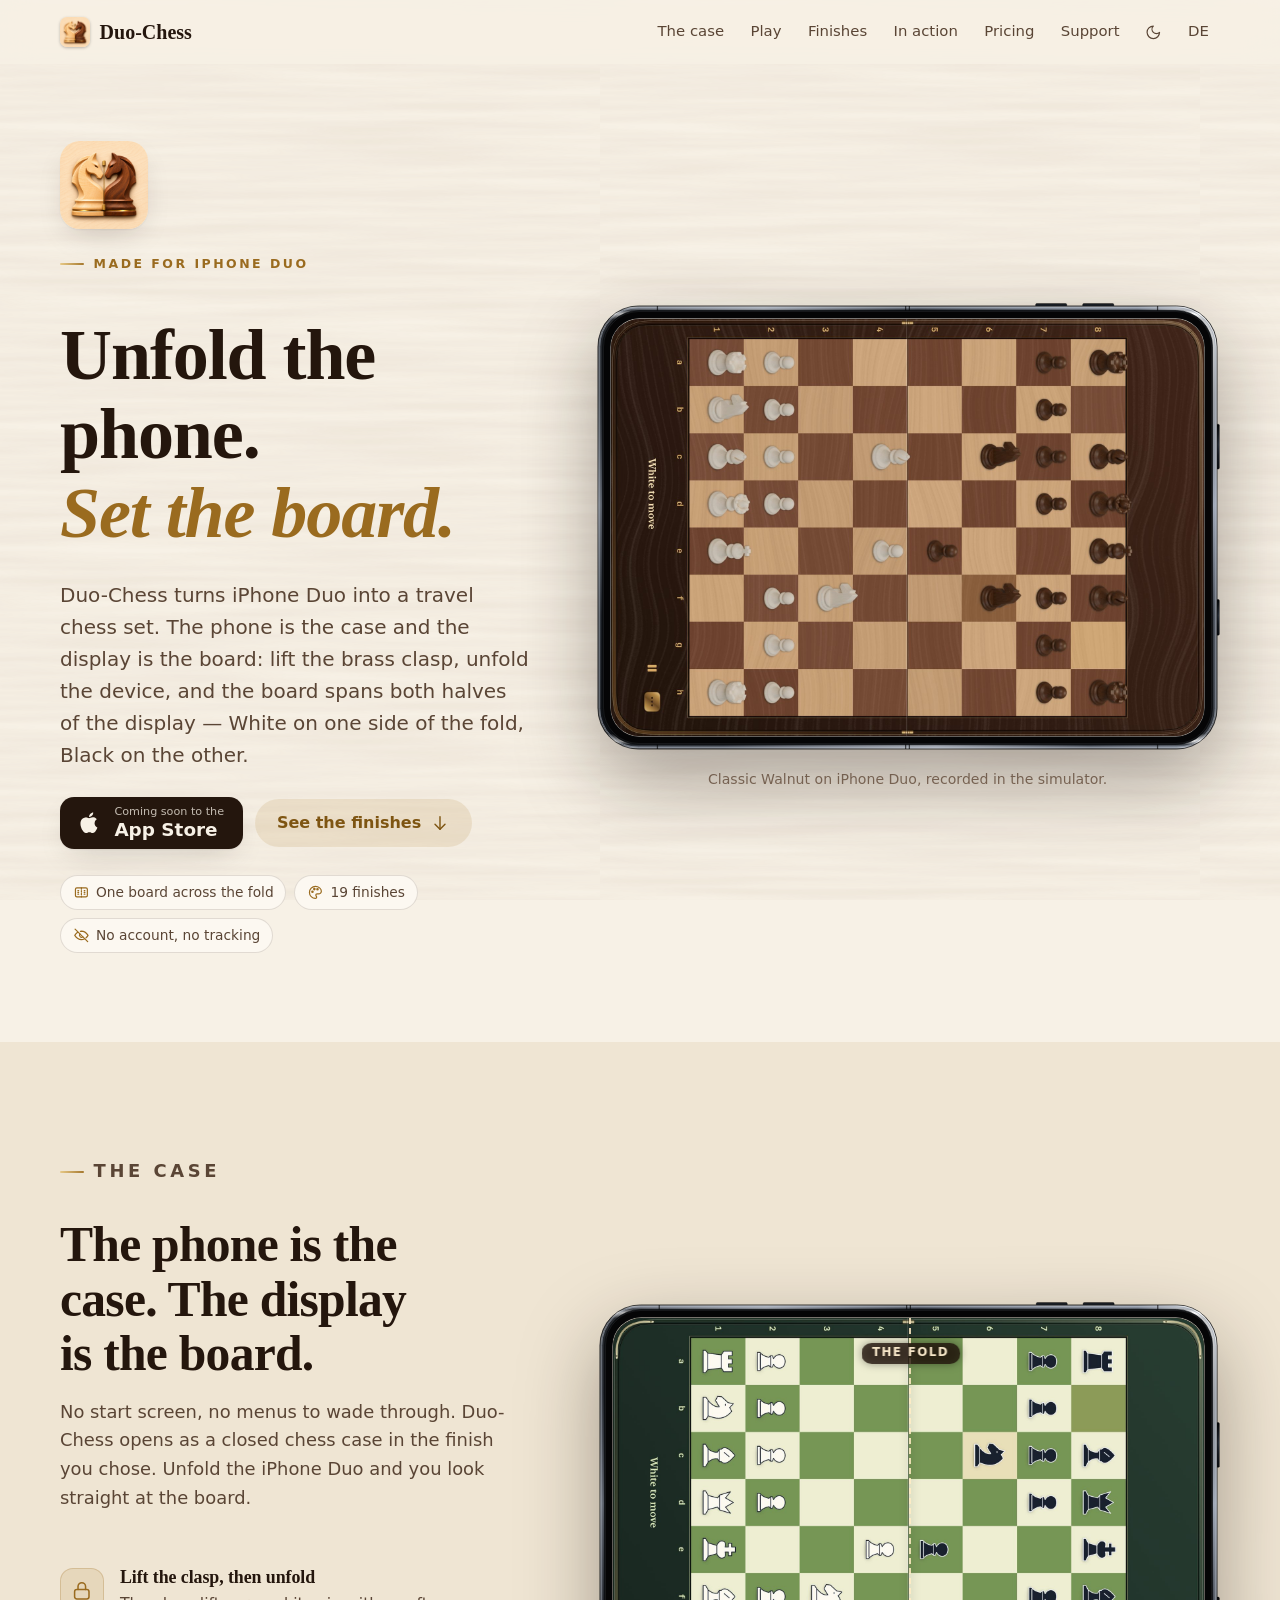
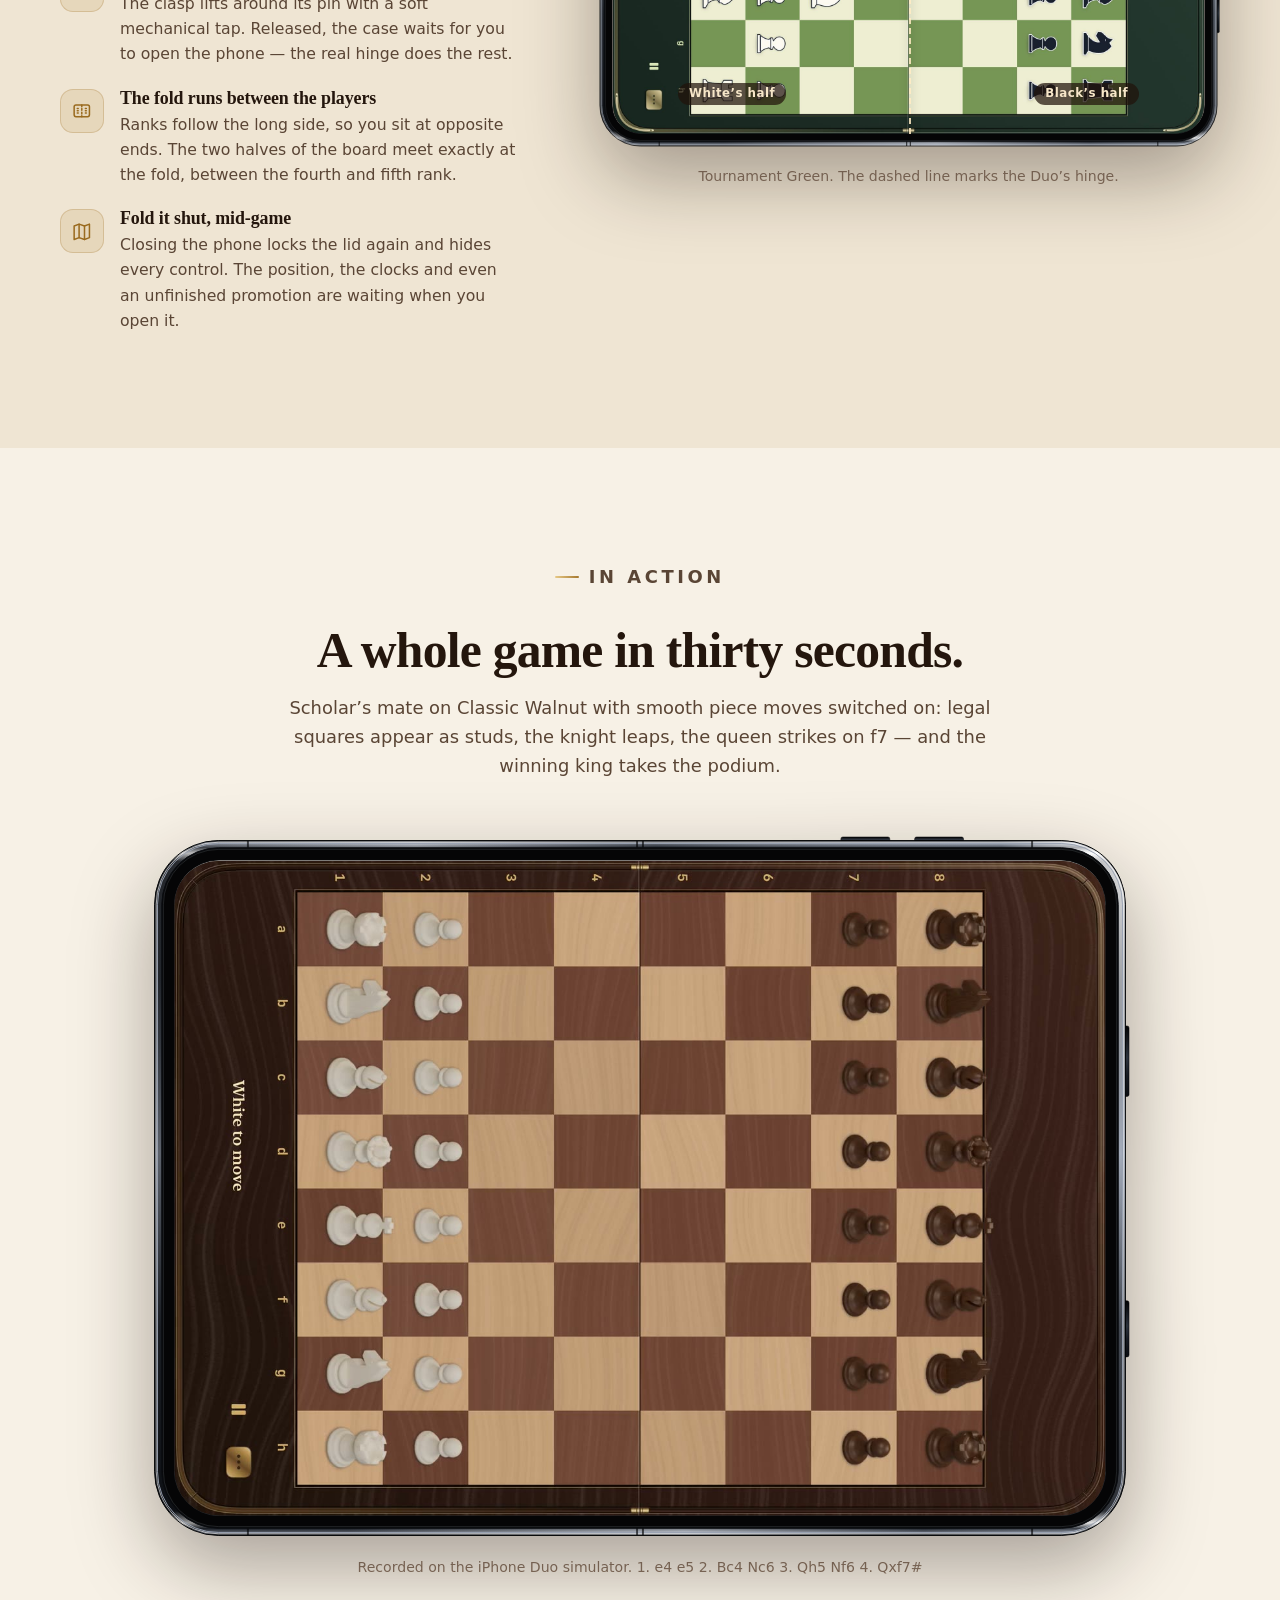
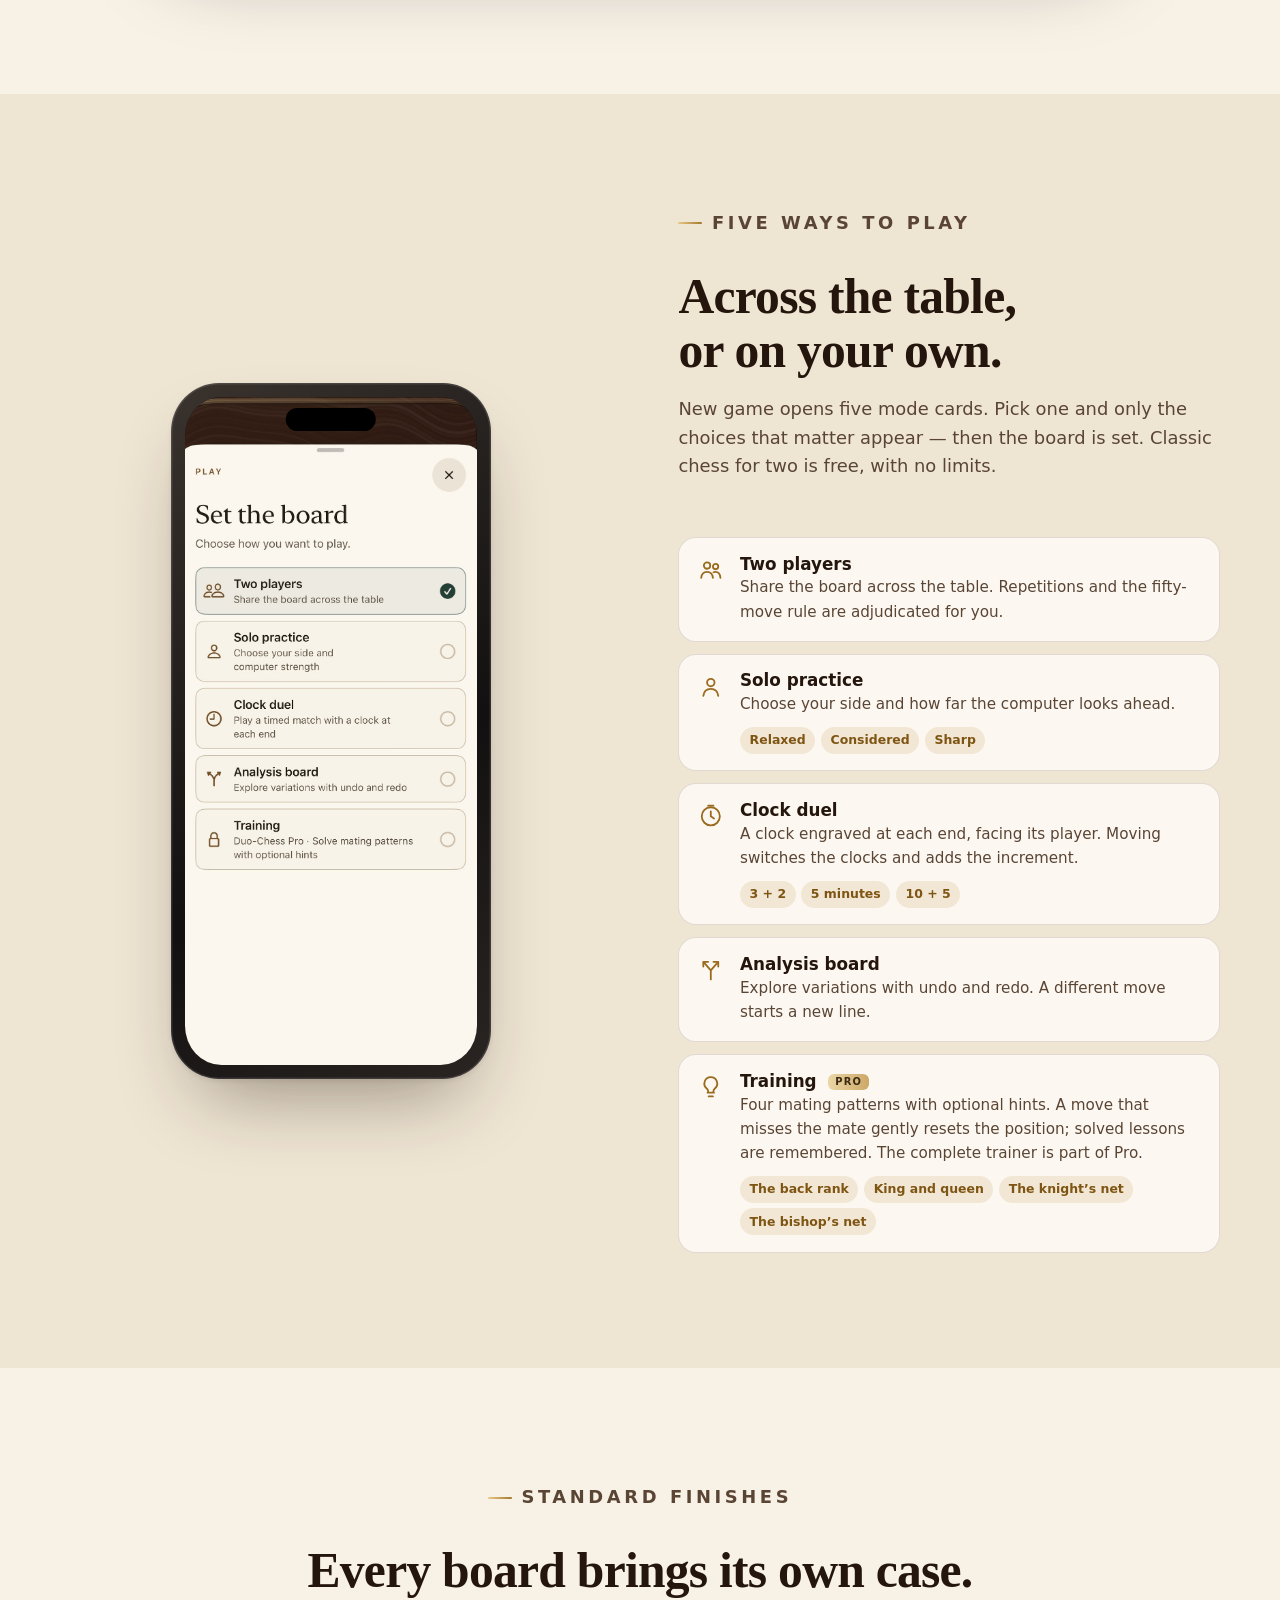
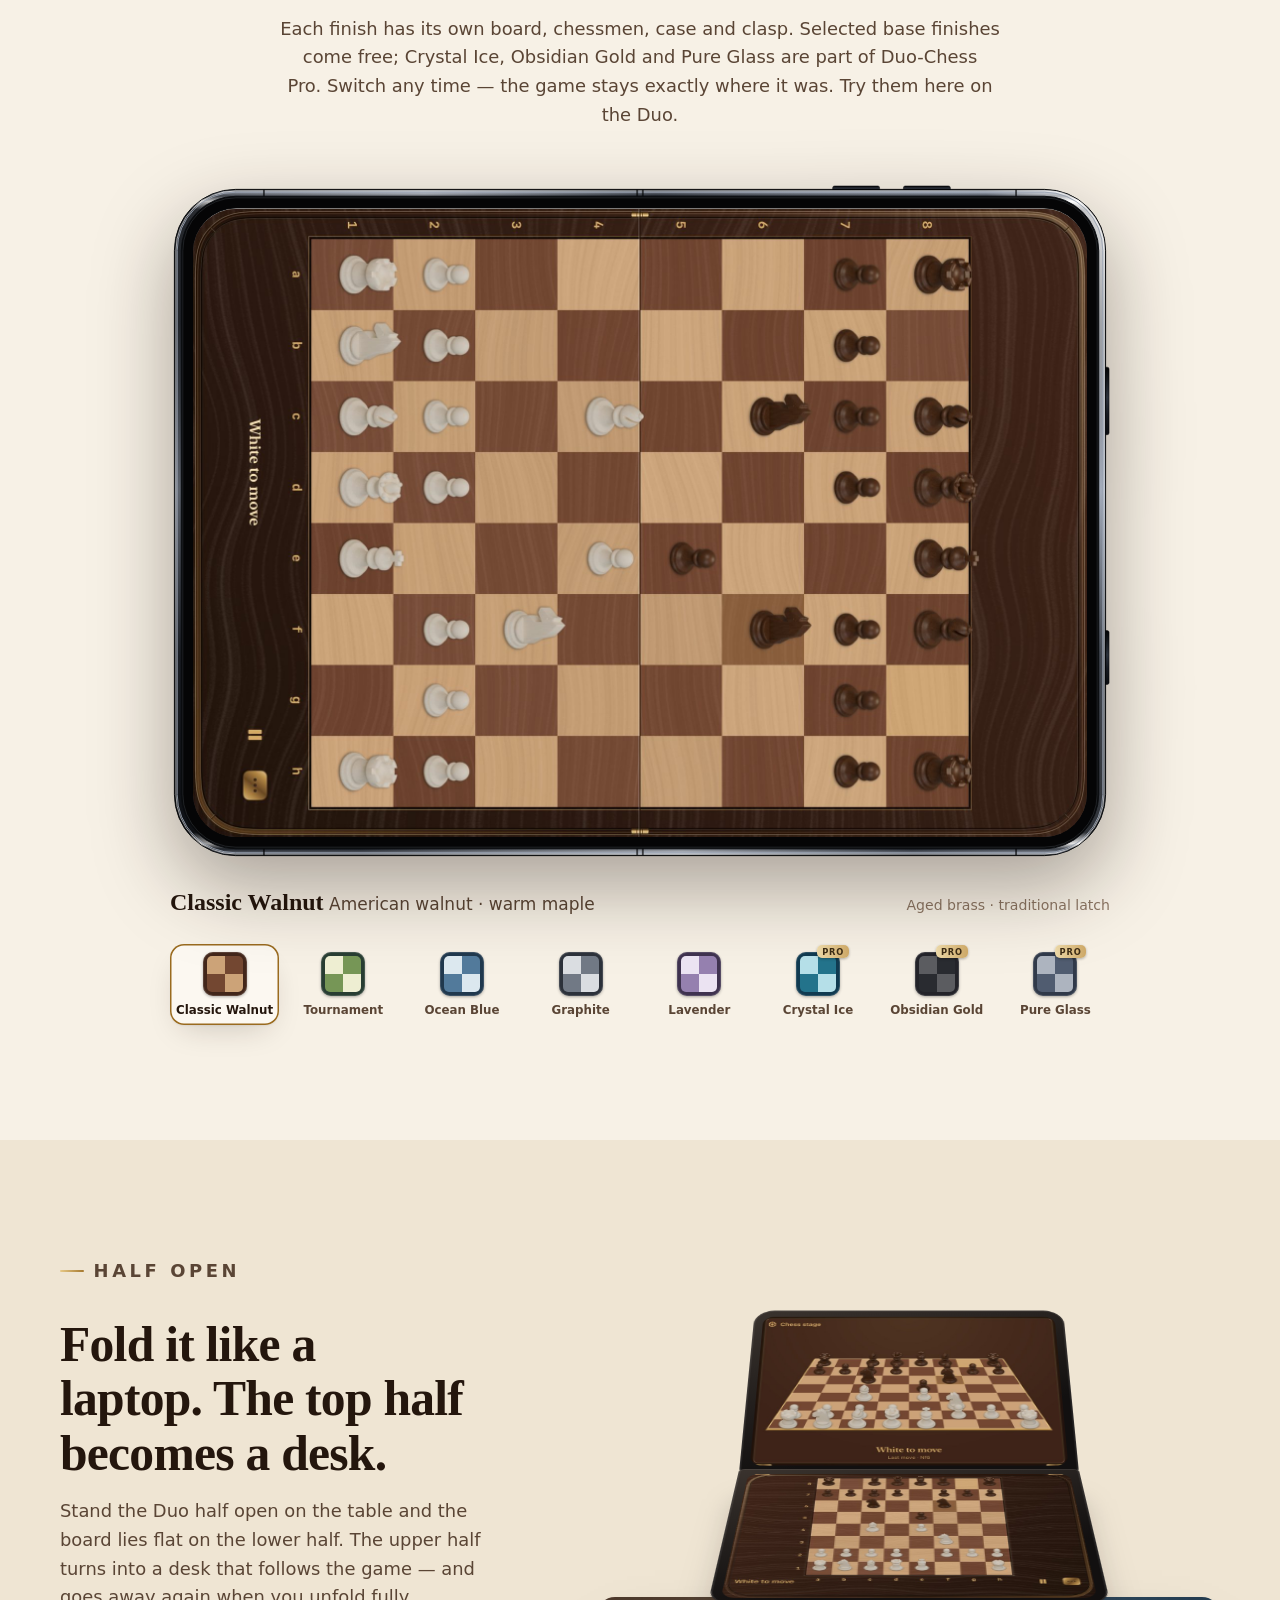
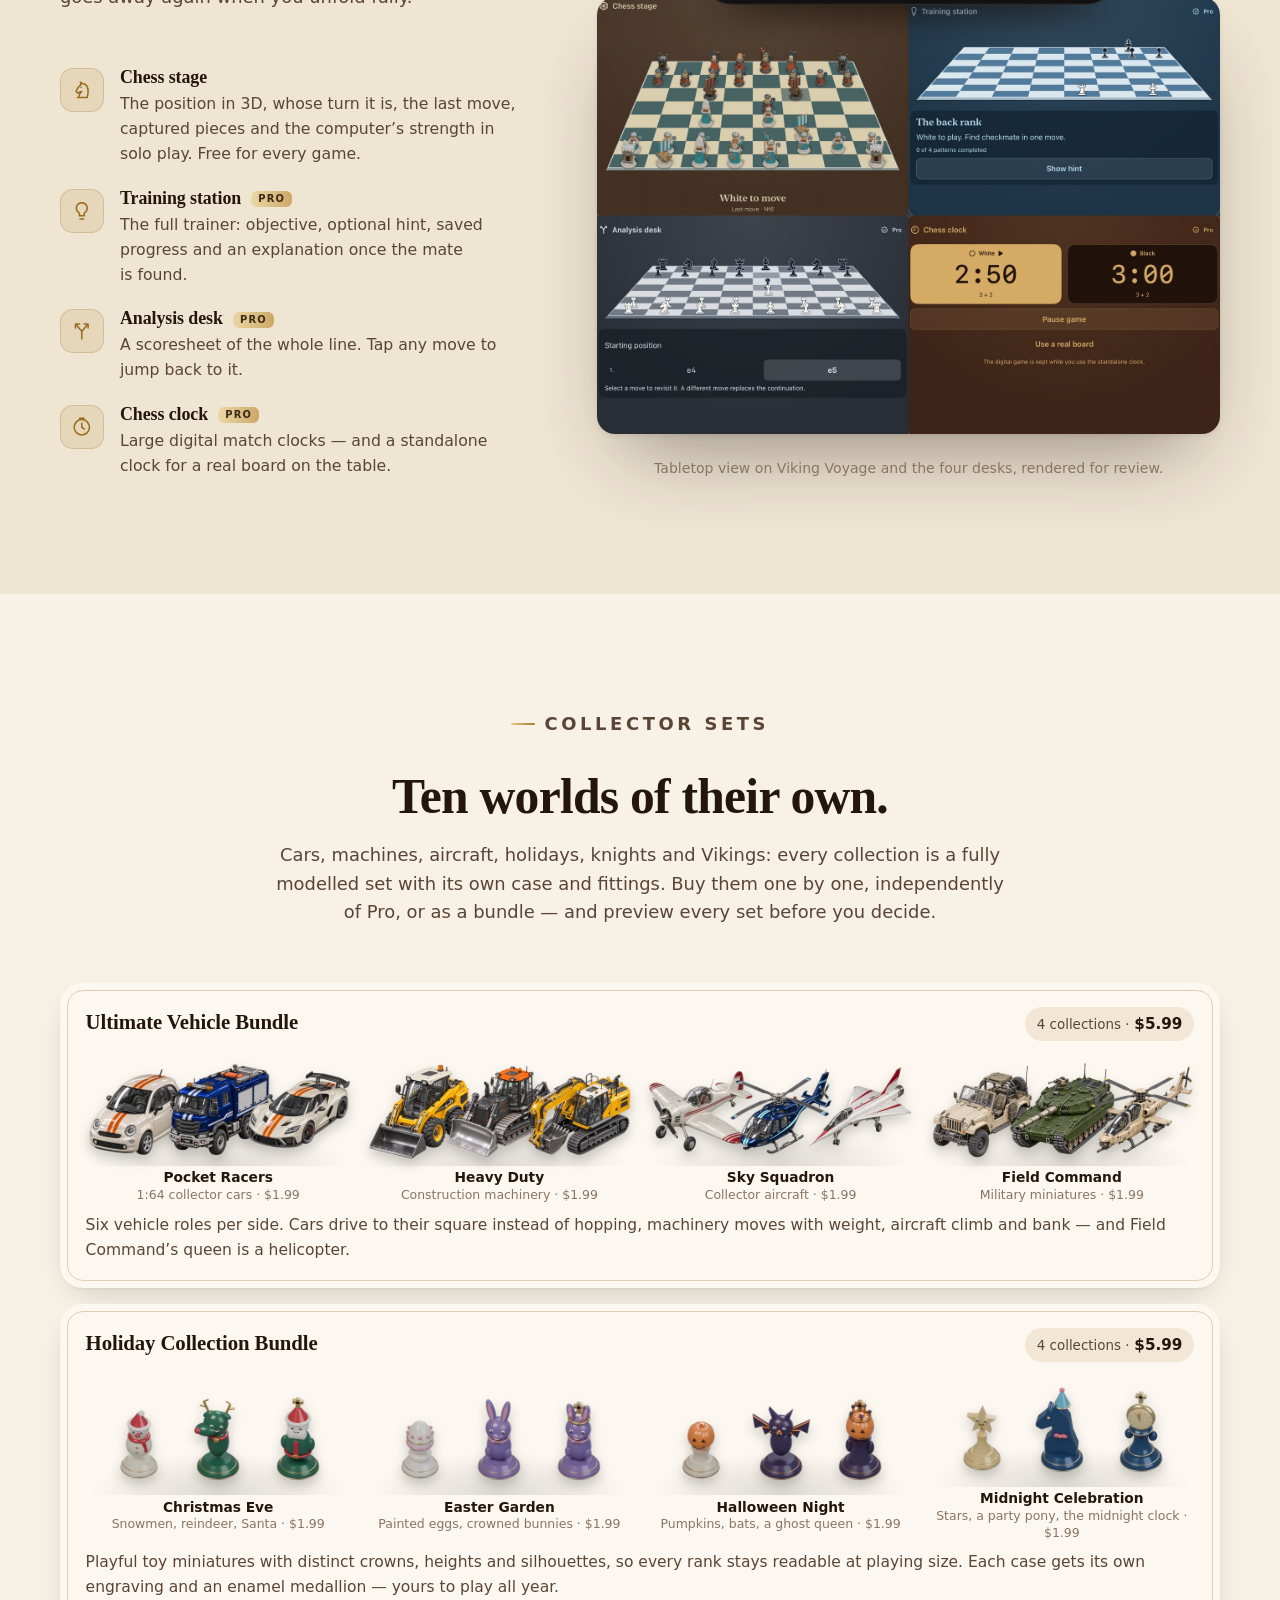
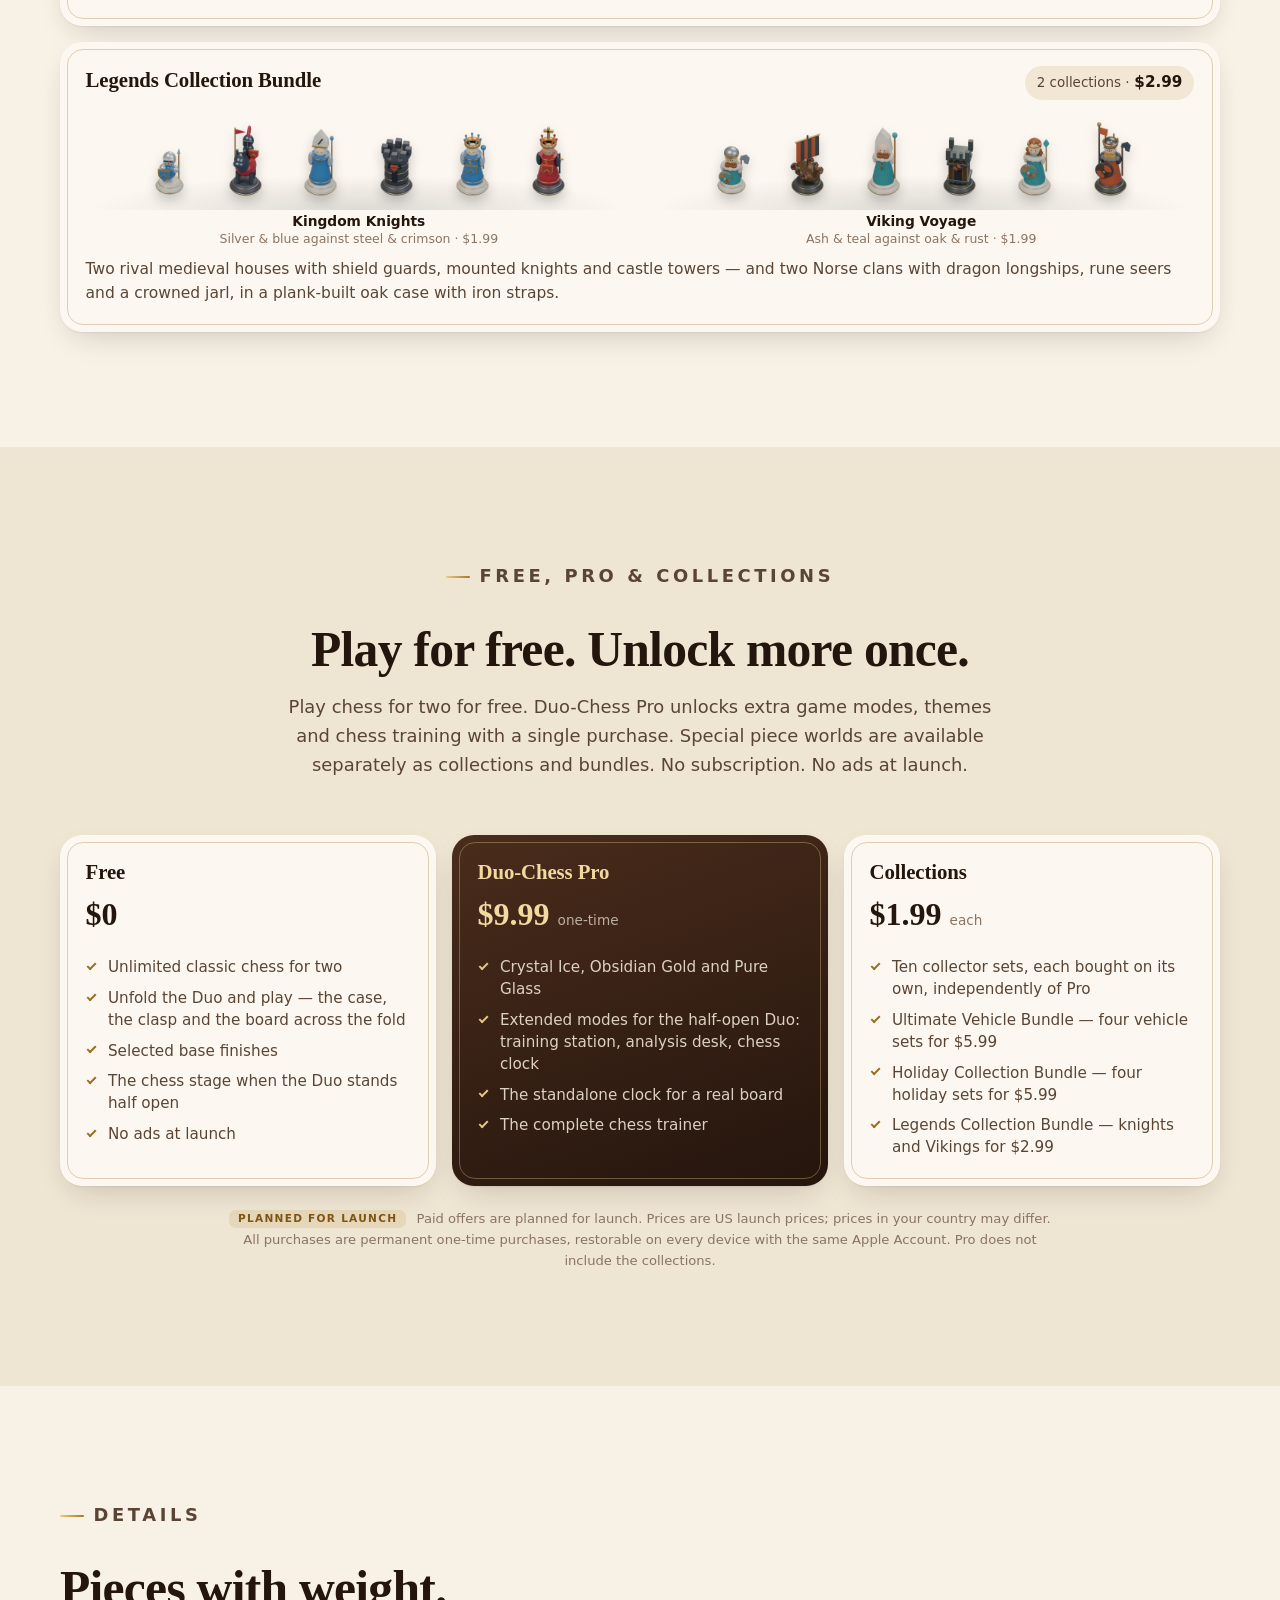
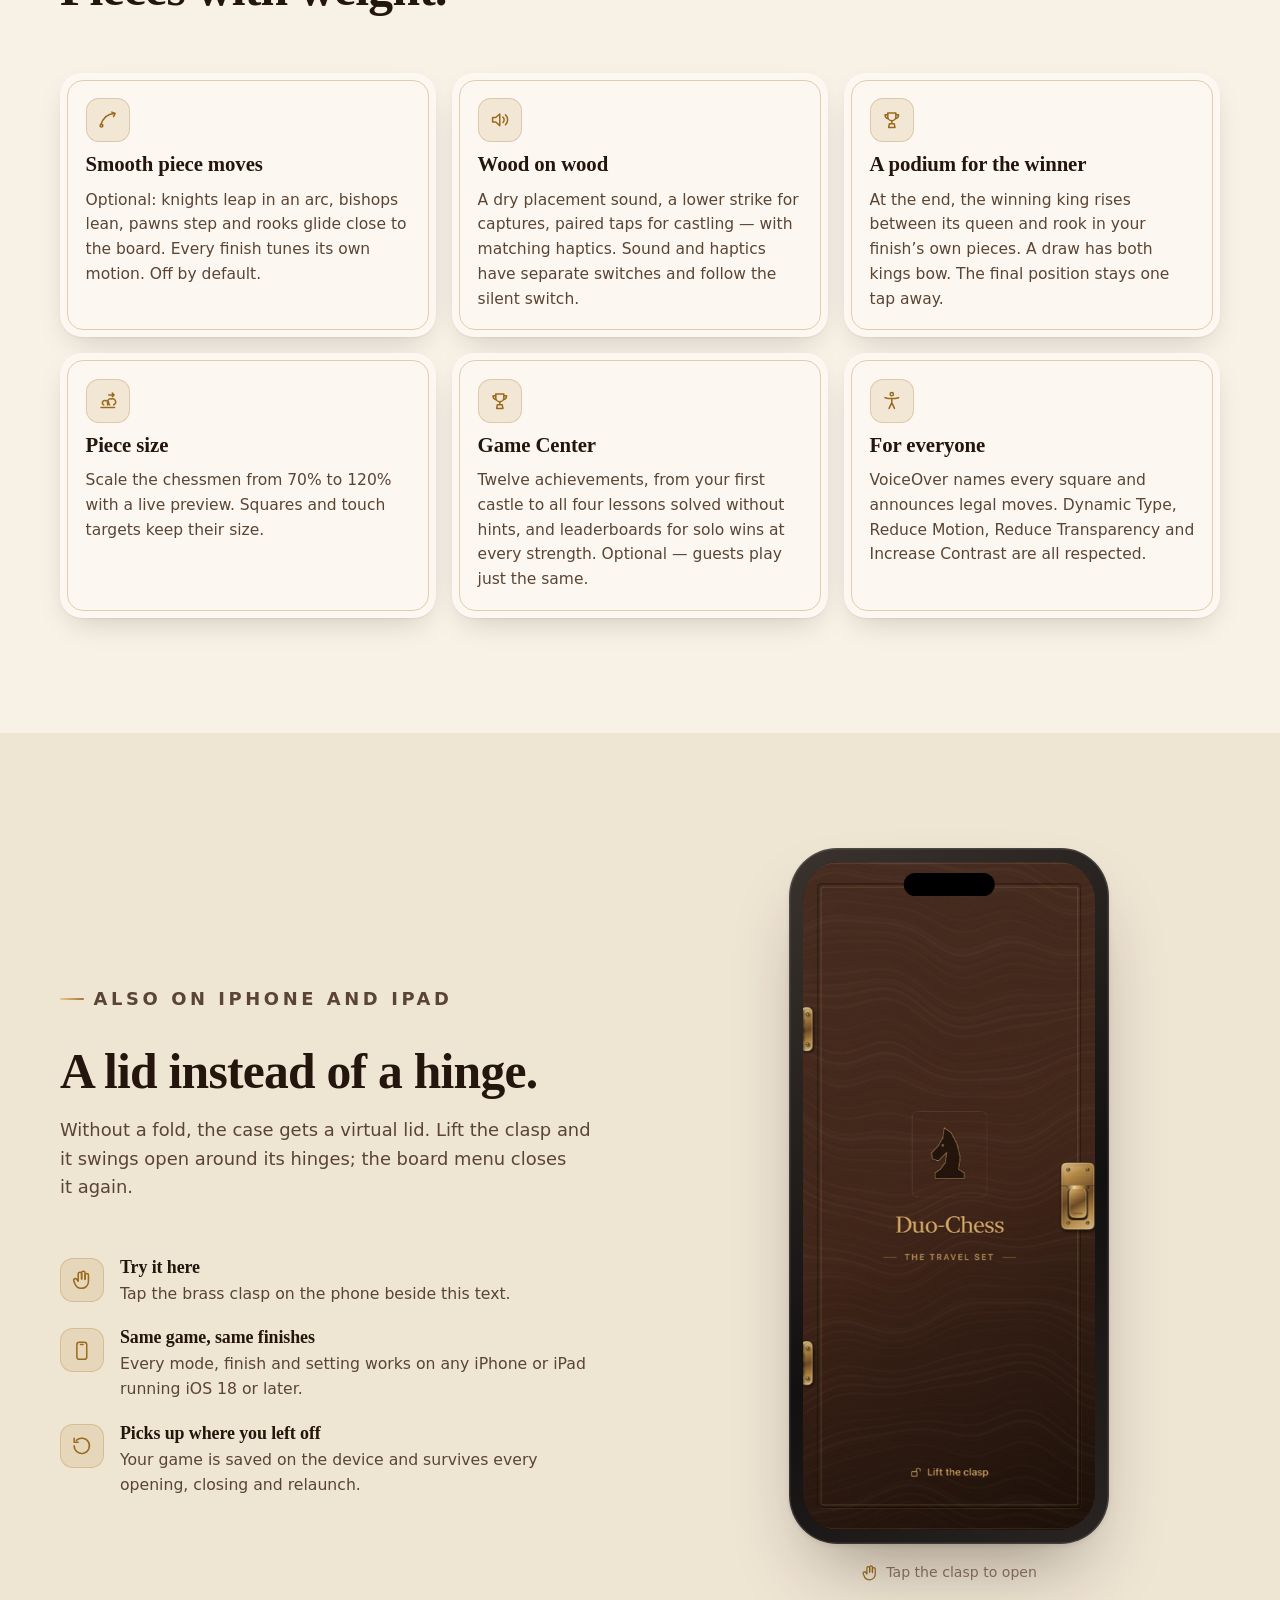
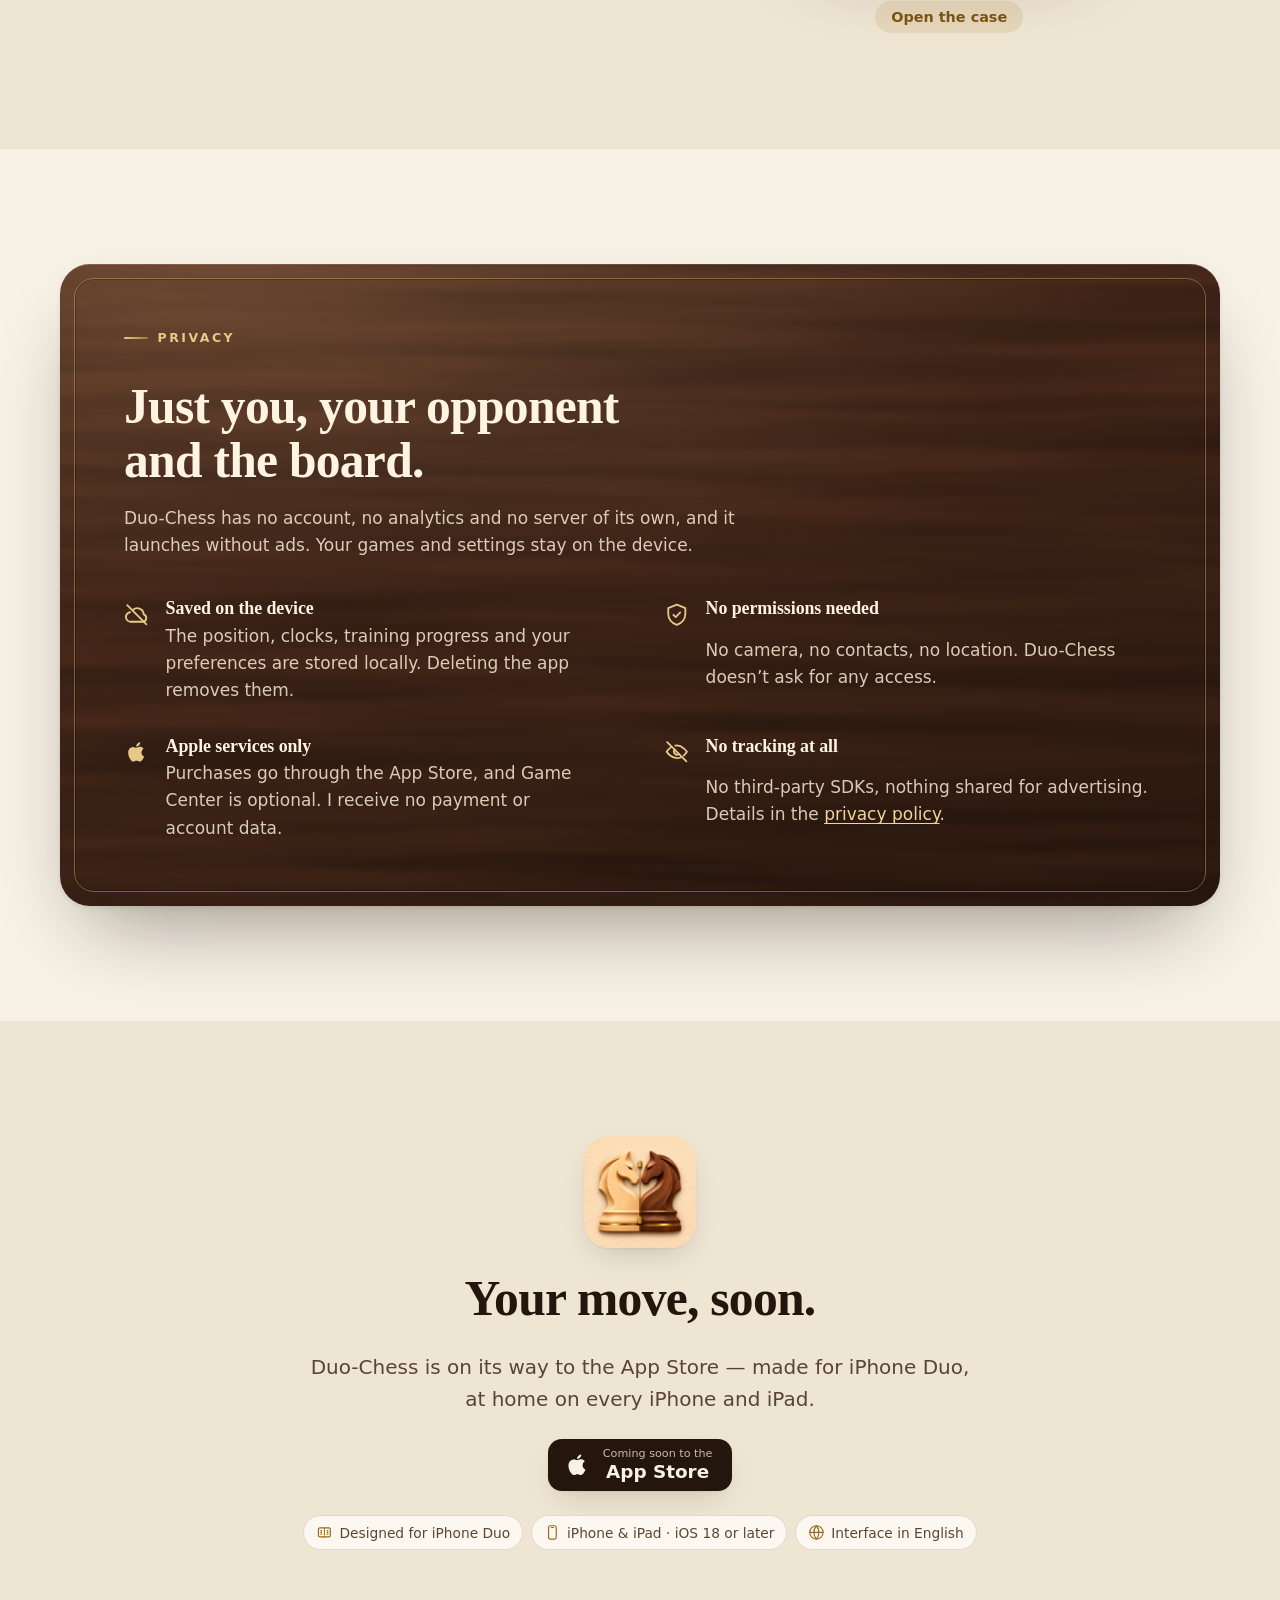
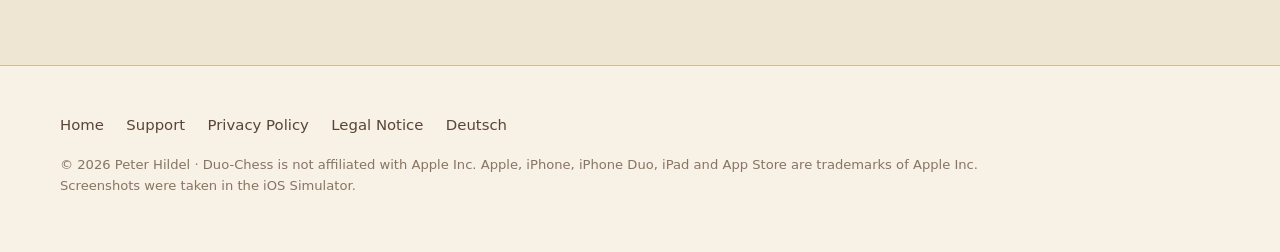
==== commit 7ed72e95: "Retake screenshots and game video from the current app The 3D pieces in the old shots and the design" ====
--- a/index.html
+++ b/index.html
@@ -29,7 +29,7 @@
       } catch (e) {}
     })();
   </script>
-  <link rel="stylesheet" href="assets/landing.css?v=3">
+  <link rel="stylesheet" href="assets/landing.css?v=4">
 </head>
 <body>
 <a class="skip" href="#main">Skip to content</a>
@@ -316,7 +316,7 @@
           <div class="tt-half tt-top"></div>
           <div class="tt-half tt-bottom"></div>
         </div>
-        <img class="desks" src="assets/img/desks.jpg" alt="The four desks: Chess stage, Training station (Pro) with “The back rank”, Analysis desk (Pro) with a scoresheet, and Chess clock (Pro) with two 3:00 clocks." width="1488" height="920" loading="lazy">
+        <img class="desks" src="assets/img/desks.jpg" alt="The four desks: Chess stage, Training station (Pro) with “The back rank”, Analysis desk (Pro) with a scoresheet, and Chess clock (Pro) with two 3 + 2 clocks, White’s already running." width="1488" height="1044" loading="lazy">
         <figcaption class="fig-note">Tabletop view on Viking Voyage and the four desks, rendered for review.</figcaption>
       </figure>
     </div>
--- a/assets/landing.css
+++ b/assets/landing.css
@@ -410,7 +410,7 @@
 .tabletop-figure { margin: 0; display: grid; gap: 1.4rem; justify-items: center; }
 .tt { width: min(340px, 78vw); perspective: 1100px; perspective-origin: 50% 120%; margin: -4% 0 -22%; }
 .tt-half {
-  aspect-ratio: 750 / 667; border-radius: 22px; padding: 10px; background: linear-gradient(160deg, #3a332e, #121010 70%);
+  aspect-ratio: 750 / 533; border-radius: 22px; padding: 10px; background: linear-gradient(160deg, #3a332e, #121010 70%);
   box-shadow: inset 0 0 0 1.5px rgba(255, 255, 255, .1);
 }
 .tt-half::before {
